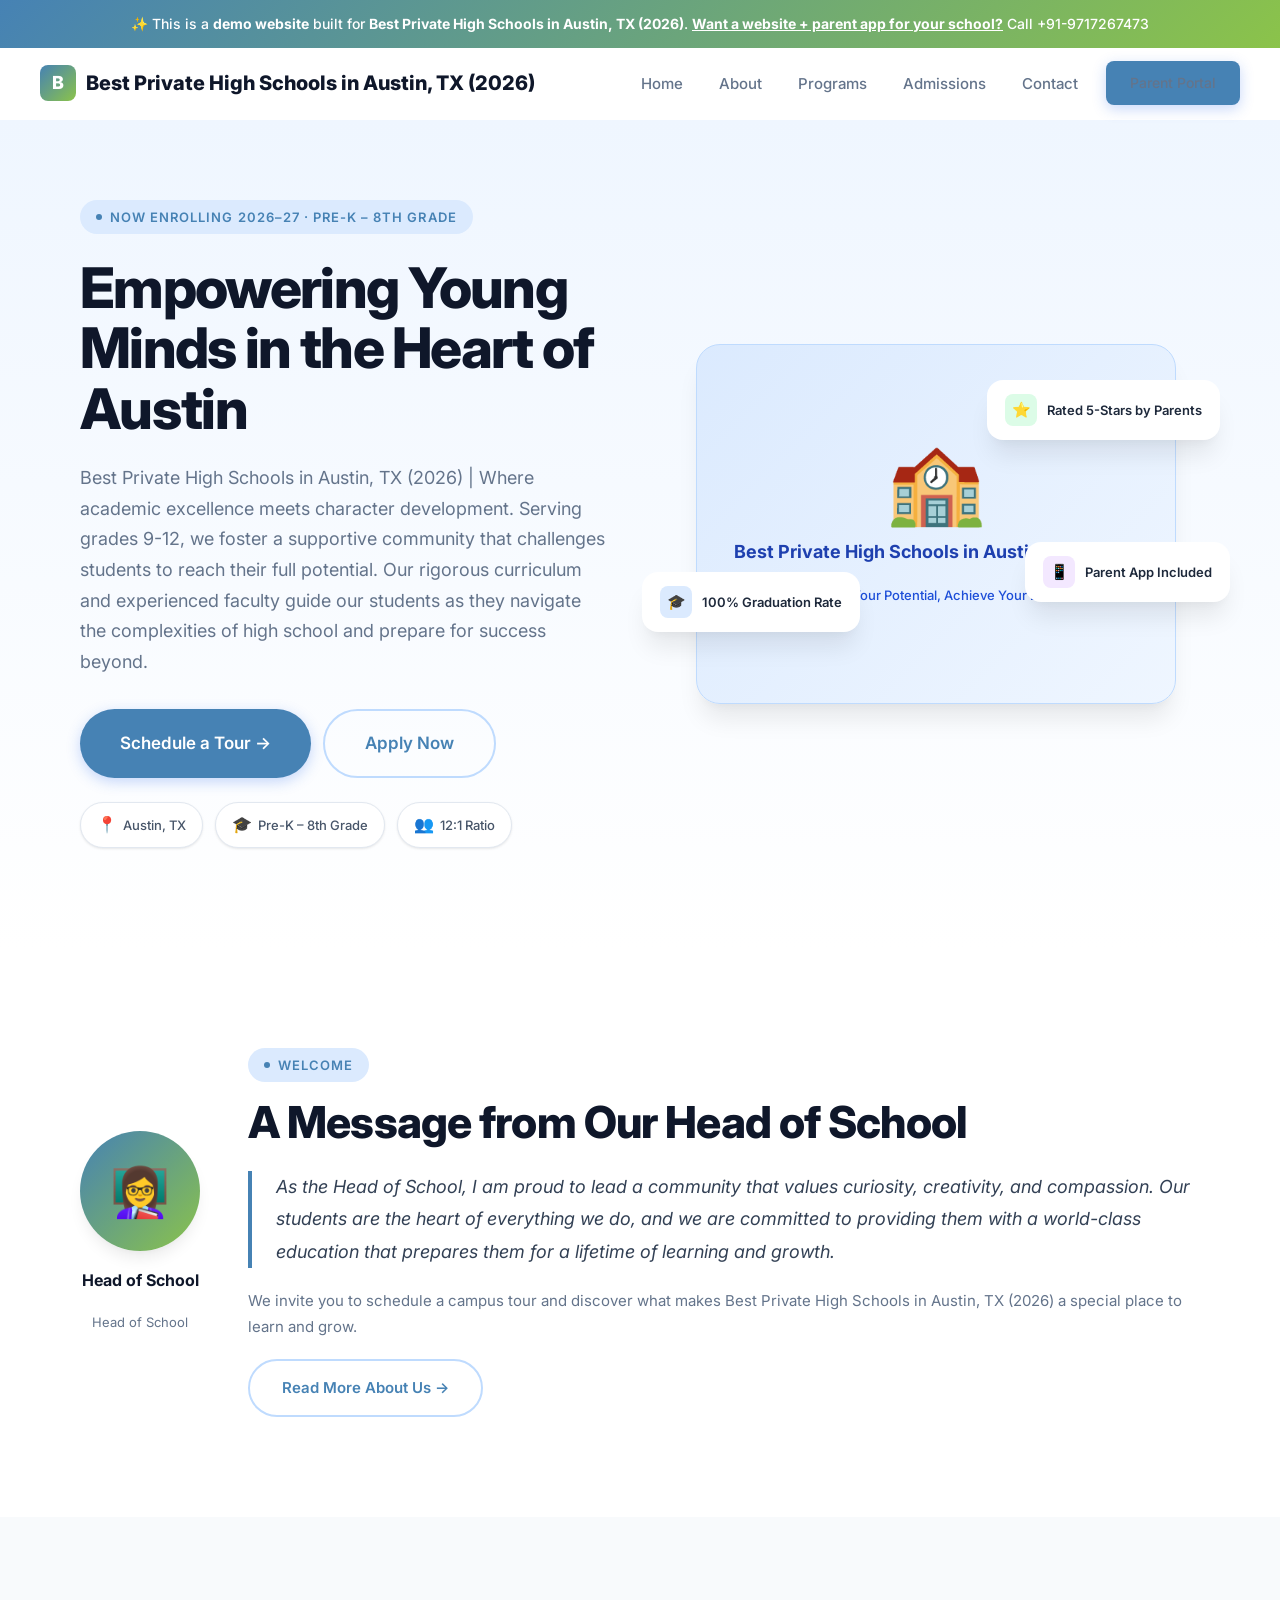
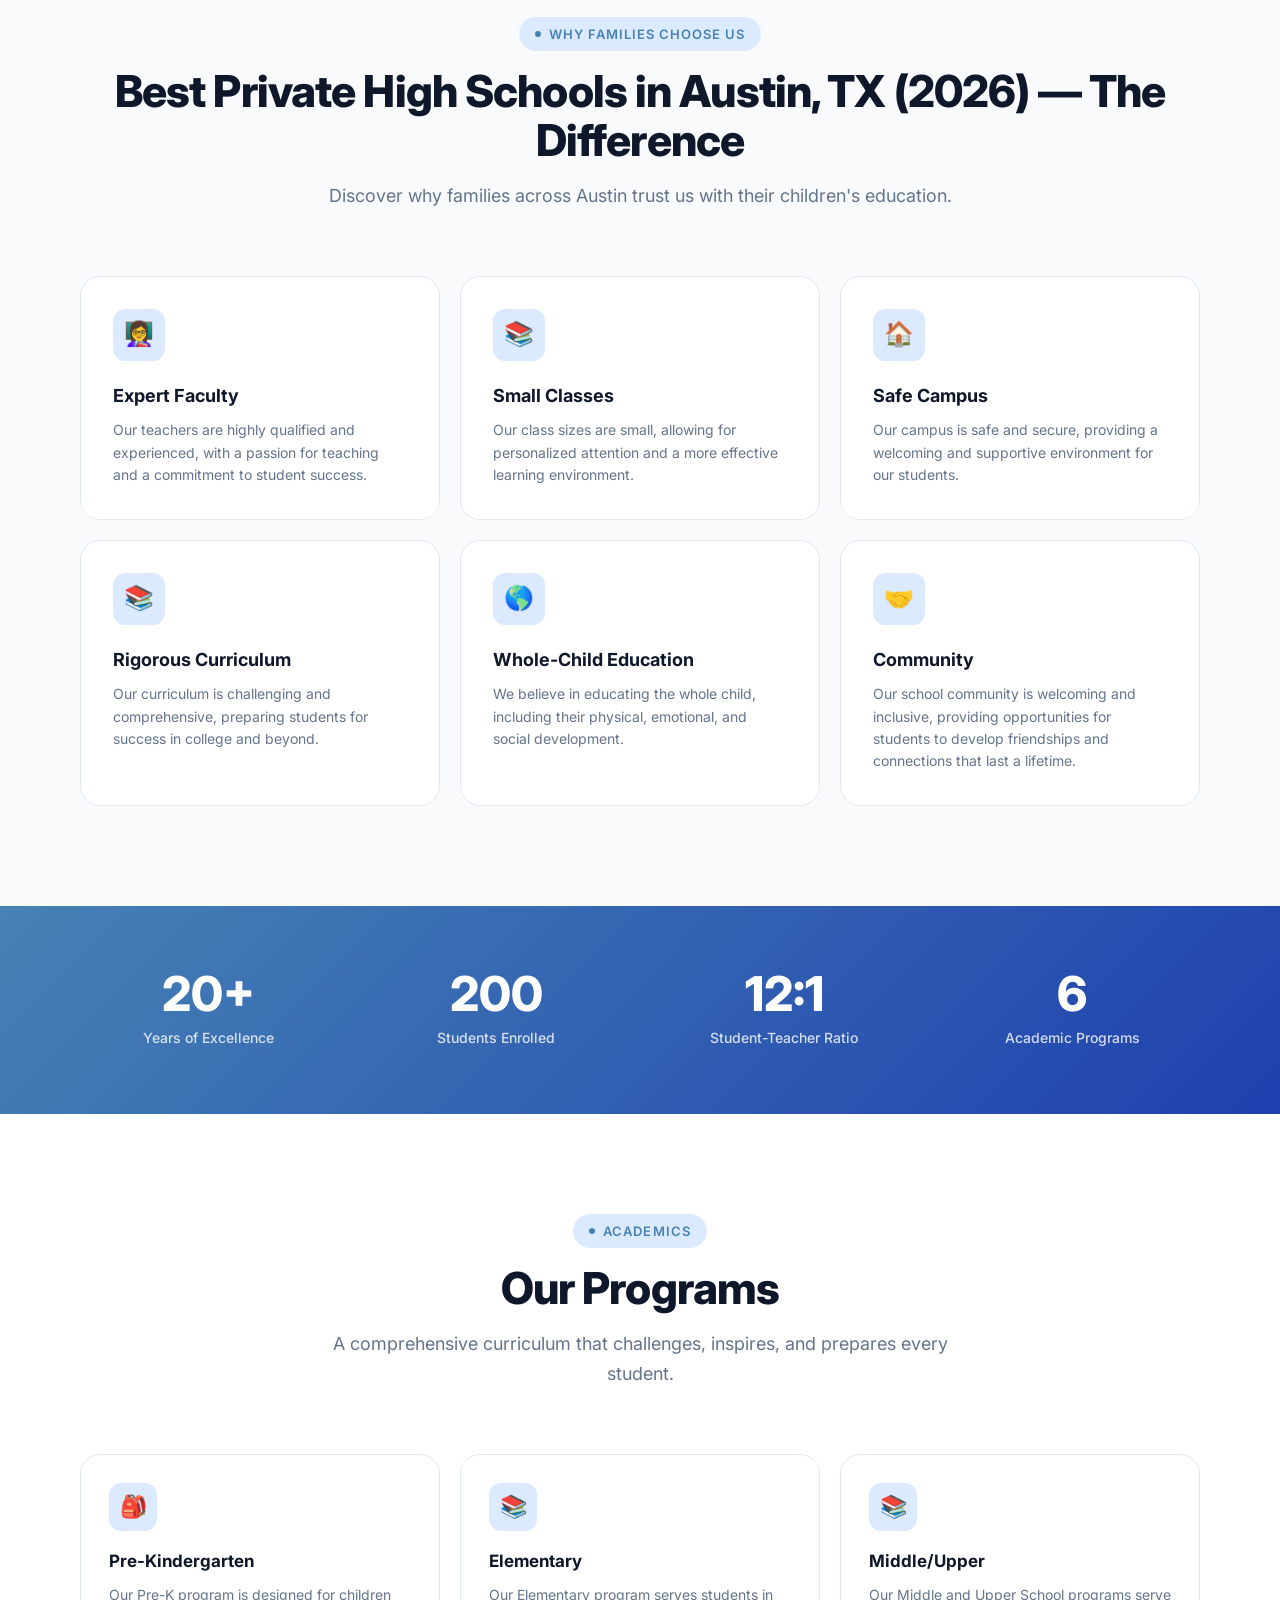
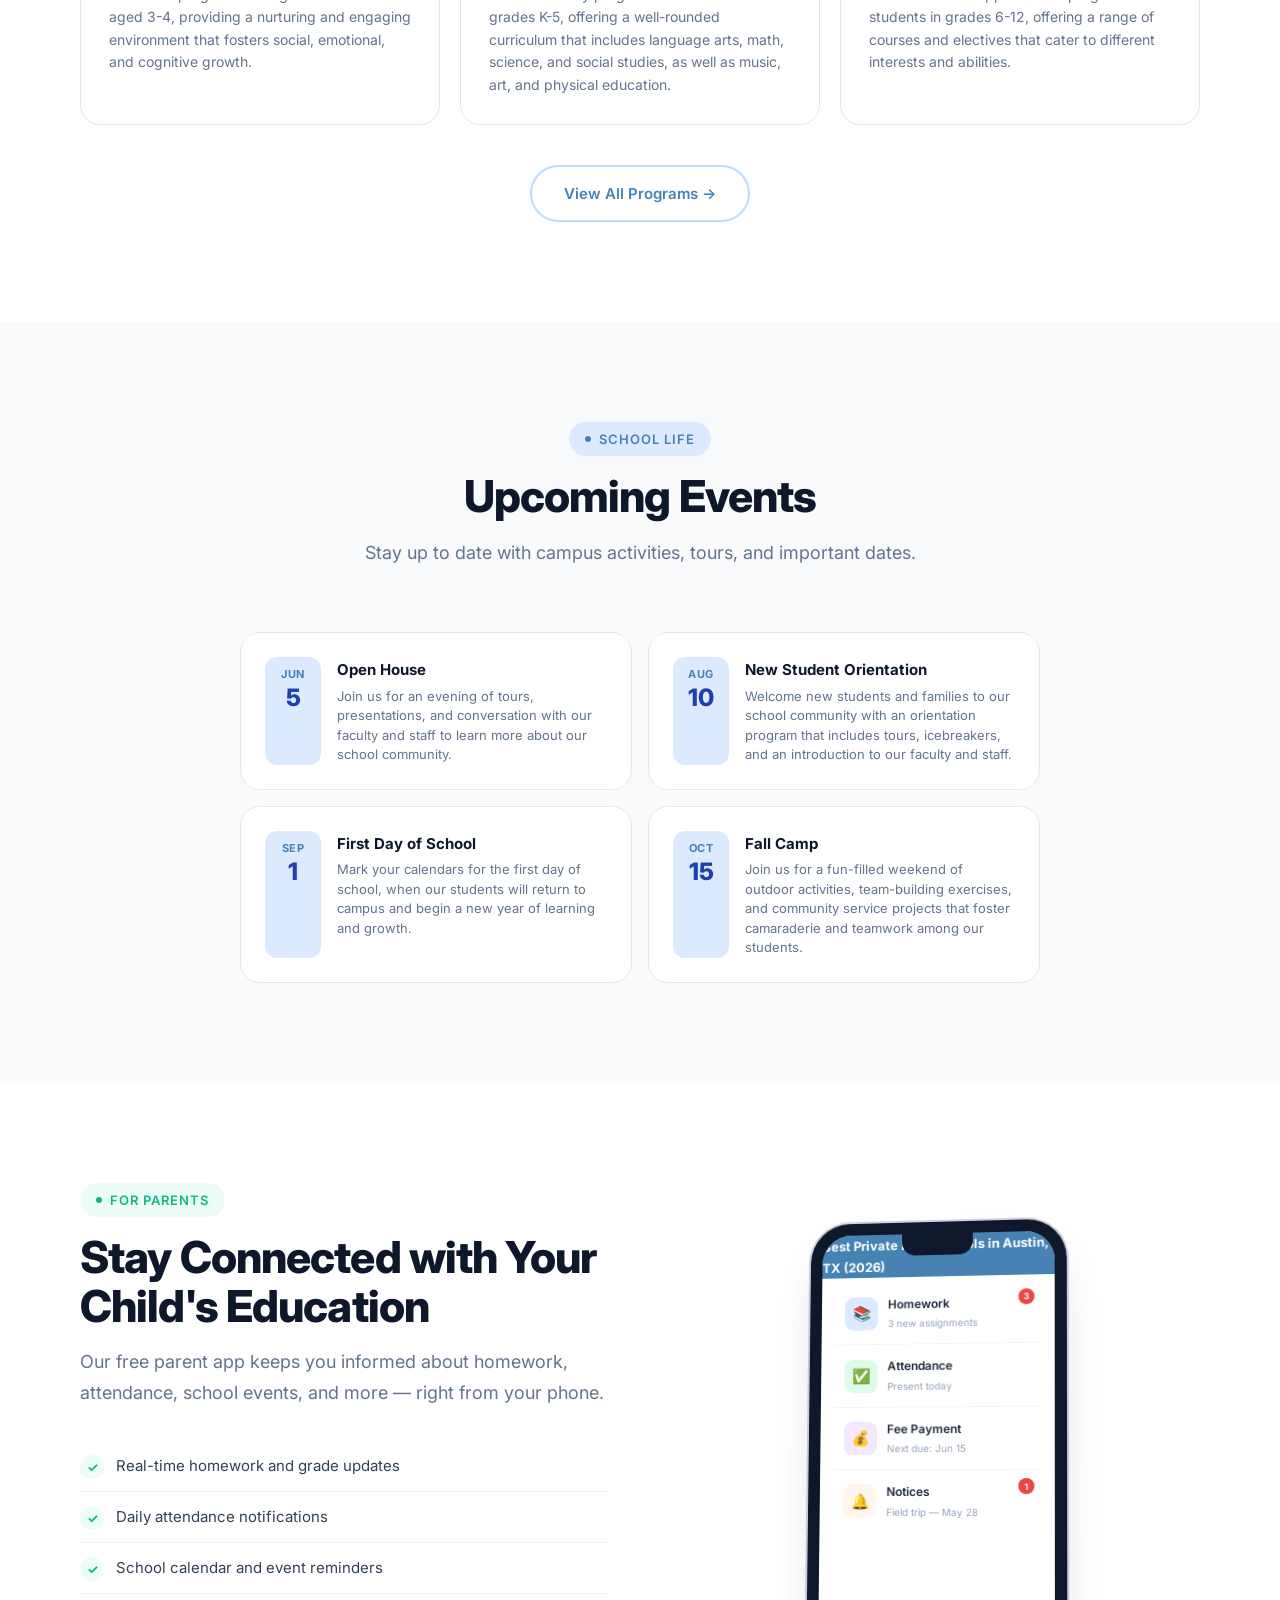
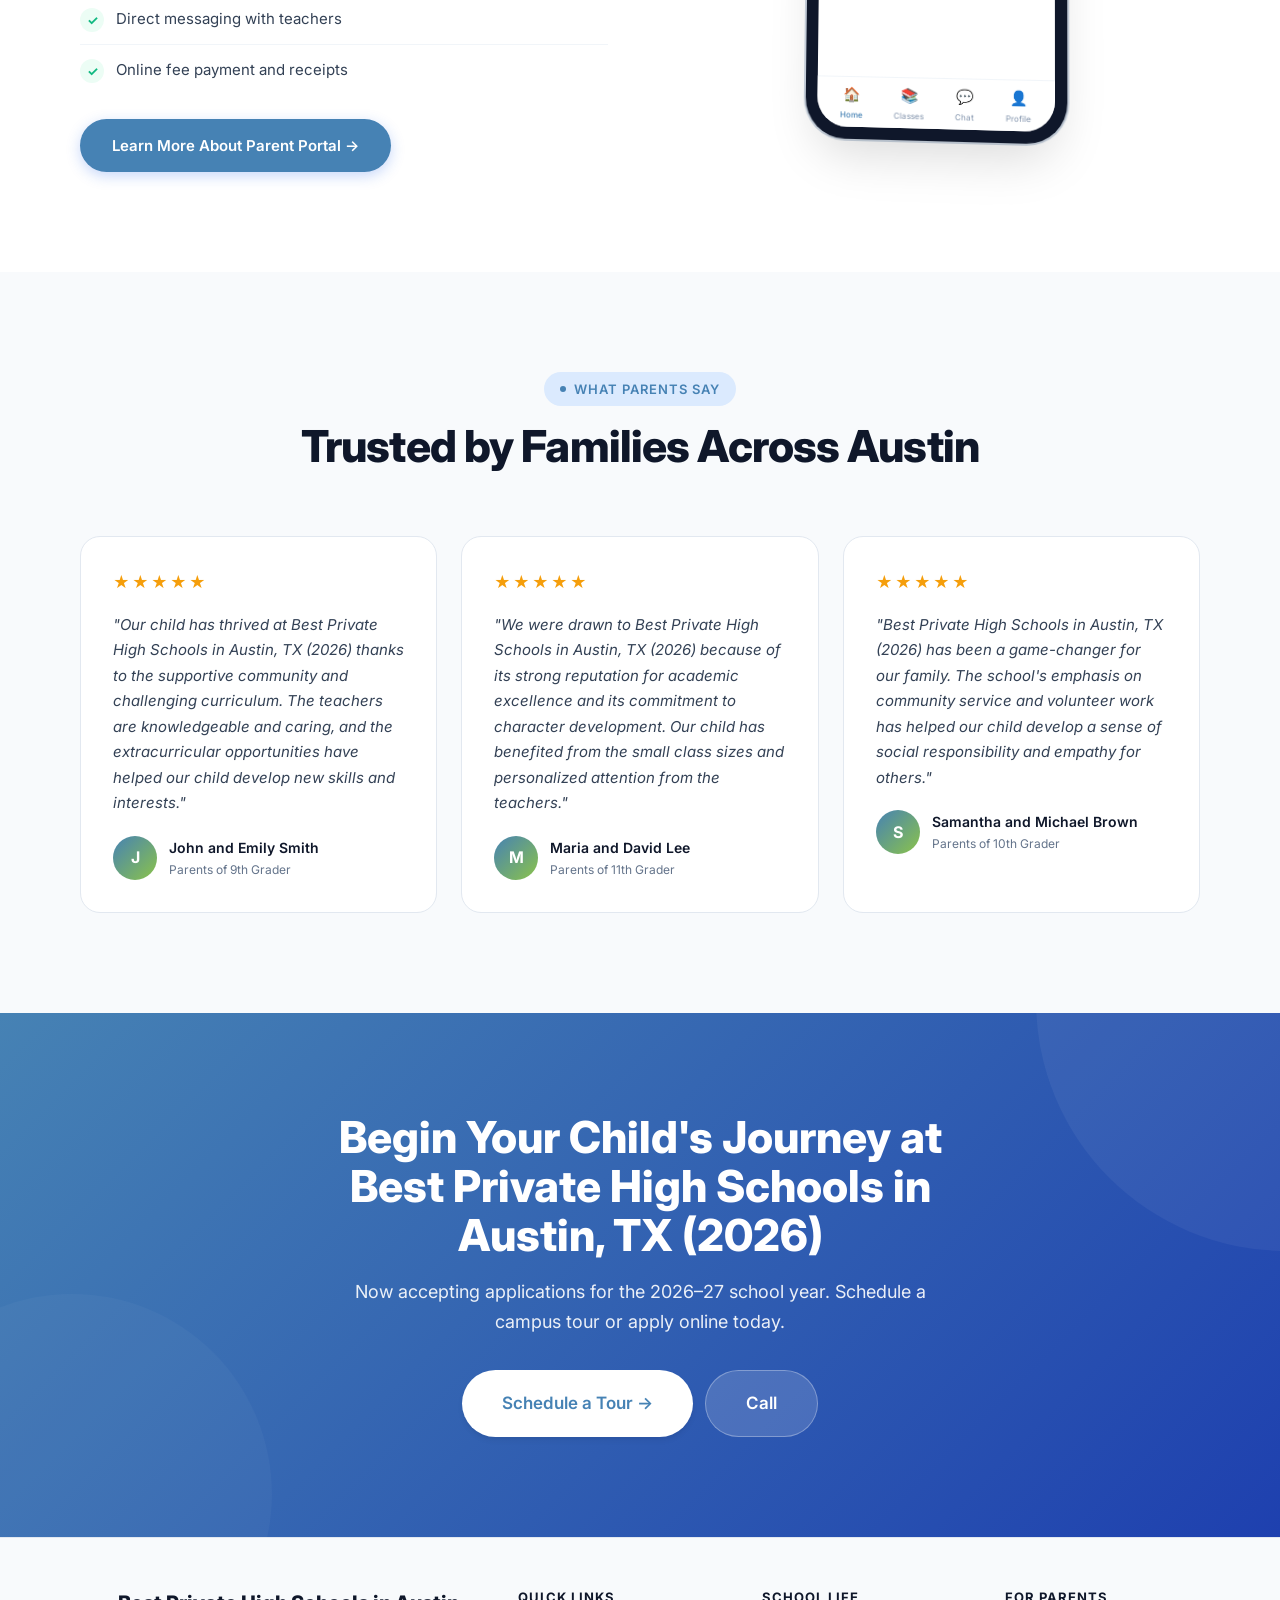
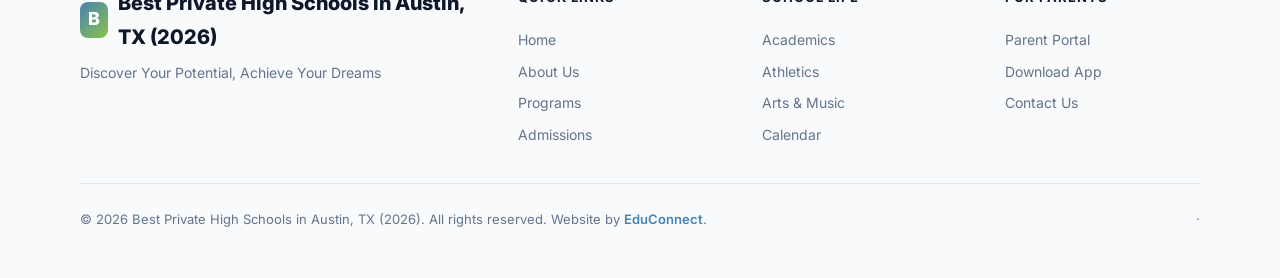
==== index.html @ b3dc511a "Initial demo site for Best Private High Schools in Austin, TX (2026)" ====
<!DOCTYPE html><html lang="en"><head>
  <meta charset="UTF-8"><meta name="viewport" content="width=device-width,initial-scale=1.0">
  <title>Home — Best Private High Schools in Austin, TX (2026)</title>
  <meta name="description" content="Home — Best Private High Schools in Austin, TX (2026), a premier school in Austin, TX serving Pre-K – 8th Grade.">
  <meta property="og:title" content="Home — Best Private High Schools in Austin, TX (2026)"><meta property="og:type" content="website">
  <link rel="preconnect" href="https://fonts.googleapis.com"><link rel="preconnect" href="https://fonts.gstatic.com" crossorigin>
  <link href="https://fonts.googleapis.com/css2?family=Inter:wght@400;500;600;700;800&display=swap" rel="stylesheet">
  <link rel="stylesheet" href="/styles.css"><script src="/main.js" defer></script>
</head><body><div class="demo-banner">
  ✨ This is a <strong>demo website</strong> built for <strong>Best Private High Schools in Austin, TX (2026)</strong>.
  <a href="mailto:bhupender@myfirststepschool.com">Want a website + parent app for your school?</a> Call +91-9717267473
</div>
<nav class="navbar">
  <a href="/" class="logo"><span class="logo-icon">B</span>Best Private High Schools in Austin, TX (2026)</a>
  <div class="nav-links">
    <a href="/">Home</a>
    <a href="/about.html">About</a>
    <a href="/programs.html">Programs</a>
    <a href="/admissions.html">Admissions</a>
    <a href="/contact.html">Contact</a>
    <a href="/parents.html" class="btn btn-primary" style="padding:10px 24px;font-size:14px">Parent Portal</a>
  </div>
  <button class="hamburger" aria-label="Toggle menu"><span></span><span></span><span></span></button>
</nav><main>
<section class="hero"><div class="container"><div class="hero-inner">
  <div class="hero-content">
    <div class="badge animate-on-scroll mb-6">Now Enrolling 2026–27 · Pre-K – 8th Grade</div>
    <h1 class="heading-xl animate-on-scroll mb-6">Empowering Young Minds in the Heart of Austin</h1>
    <p class="text-lg text-muted animate-on-scroll mb-8">Best Private High Schools in Austin, TX (2026) | Where academic excellence meets character development. Serving grades 9-12, we foster a supportive community that challenges students to reach their full potential. Our rigorous curriculum and experienced faculty guide our students as they navigate the complexities of high school and prepare for success beyond.</p>
    <div class="hero-actions animate-on-scroll">
      <a href="/admissions.html" class="btn btn-primary btn-lg">Schedule a Tour →</a>
      <a href="/admissions.html" class="btn btn-outline btn-lg">Apply Now</a>
    </div>
    <div class="hero-info-cards animate-on-scroll" style="margin-top:24px">
      <div class="info-chip"><span class="ic-icon">📍</span> Austin, TX</div>
      <div class="info-chip"><span class="ic-icon">🎓</span> Pre-K – 8th Grade</div>
      <div class="info-chip"><span class="ic-icon">👥</span> 12:1 Ratio</div>
    </div>
  </div>
  <div class="hero-visual animate-on-scroll">
    <div class="school-illustration"><div class="school-illustration-inner">
      <div class="school-building">🏫</div><h3>Best Private High Schools in Austin, TX (2026)</h3><p>Discover Your Potential, Achieve Your Dreams</p>
    </div></div>
    <div class="float-card card-1"><div class="fc-icon green">⭐</div>Rated 5-Stars by Parents</div>
    <div class="float-card card-2"><div class="fc-icon blue">🎓</div>100% Graduation Rate</div>
    <div class="float-card card-3"><div class="fc-icon purple">📱</div>Parent App Included</div>
  </div>
</div></div></section>

<section class="welcome-section section-padding"><div class="container"><div class="welcome-grid">
  <div class="principal-card animate-on-scroll">
    <div class="principal-avatar">👩‍🏫</div>
    <div class="principal-name">Head of School</div><div class="principal-title">Head of School</div>
  </div>
  <div class="welcome-text animate-on-scroll">
    <div class="badge mb-4">Welcome</div>
    <h2 class="heading-lg mb-6">A Message from Our Head of School</h2>
    <blockquote>As the Head of School, I am proud to lead a community that values curiosity, creativity, and compassion. Our students are the heart of everything we do, and we are committed to providing them with a world-class education that prepares them for a lifetime of learning and growth.</blockquote>
    <p>We invite you to schedule a campus tour and discover what makes Best Private High Schools in Austin, TX (2026) a special place to learn and grow.</p>
    <a href="/about.html" class="btn btn-outline" style="margin-top:20px">Read More About Us →</a>
  </div>
</div></div></section>

<section class="features-section section-padding"><div class="container">
  <div class="text-center mb-16">
    <div class="badge animate-on-scroll mb-4">Why Families Choose Us</div>
    <h2 class="heading-lg animate-on-scroll mb-4">Best Private High Schools in Austin, TX (2026) — The Difference</h2>
    <p class="text-lg text-muted max-w-lg mx-auto animate-on-scroll">Discover why families across Austin trust us with their children's education.</p>
  </div>
  <div class="features-grid">
      <div class="feature-card animate-on-scroll stagger-1">
        <div class="feature-icon">👩‍🏫</div><h3>Expert Faculty</h3><p>Our teachers are highly qualified and experienced, with a passion for teaching and a commitment to student success.</p>
      </div>
      <div class="feature-card animate-on-scroll stagger-2">
        <div class="feature-icon">📚</div><h3>Small Classes</h3><p>Our class sizes are small, allowing for personalized attention and a more effective learning environment.</p>
      </div>
      <div class="feature-card animate-on-scroll stagger-3">
        <div class="feature-icon">🏠</div><h3>Safe Campus</h3><p>Our campus is safe and secure, providing a welcoming and supportive environment for our students.</p>
      </div>
      <div class="feature-card animate-on-scroll stagger-4">
        <div class="feature-icon">📚</div><h3>Rigorous Curriculum</h3><p>Our curriculum is challenging and comprehensive, preparing students for success in college and beyond.</p>
      </div>
      <div class="feature-card animate-on-scroll stagger-5">
        <div class="feature-icon">🌎</div><h3>Whole-Child Education</h3><p>We believe in educating the whole child, including their physical, emotional, and social development.</p>
      </div>
      <div class="feature-card animate-on-scroll stagger-6">
        <div class="feature-icon">🤝</div><h3>Community</h3><p>Our school community is welcoming and inclusive, providing opportunities for students to develop friendships and connections that last a lifetime.</p>
      </div></div>
</div></section>

<section class="stats-section"><div class="container"><div class="stats-grid">
  <div class="animate-on-scroll stagger-1"><div class="stat-value" data-count="20" data-suffix="+">0+</div><div class="stat-label">Years of Excellence</div></div>
  <div class="animate-on-scroll stagger-2"><div class="stat-value" data-count="200">0</div><div class="stat-label">Students Enrolled</div></div>
  <div class="animate-on-scroll stagger-3"><div class="stat-value">12:1</div><div class="stat-label">Student-Teacher Ratio</div></div>
  <div class="animate-on-scroll stagger-4"><div class="stat-value" data-count="6">0</div><div class="stat-label">Academic Programs</div></div>
</div></div></section>

<section class="programs-section section-padding"><div class="container">
  <div class="text-center mb-16">
    <div class="badge animate-on-scroll mb-4">Academics</div>
    <h2 class="heading-lg animate-on-scroll mb-4">Our Programs</h2>
    <p class="text-lg text-muted max-w-lg mx-auto animate-on-scroll">A comprehensive curriculum that challenges, inspires, and prepares every student.</p>
  </div>
  <div class="programs-grid">
      <div class="program-card animate-on-scroll stagger-1">
        <div class="program-icon">🎒</div><h3>Pre-Kindergarten</h3><p>Our Pre-K program is designed for children aged 3-4, providing a nurturing and engaging environment that fosters social, emotional, and cognitive growth.</p>
      </div>
      <div class="program-card animate-on-scroll stagger-2">
        <div class="program-icon">📚</div><h3>Elementary</h3><p>Our Elementary program serves students in grades K-5, offering a well-rounded curriculum that includes language arts, math, science, and social studies, as well as music, art, and physical education.</p>
      </div>
      <div class="program-card animate-on-scroll stagger-3">
        <div class="program-icon">📚</div><h3>Middle/Upper</h3><p>Our Middle and Upper School programs serve students in grades 6-12, offering a range of courses and electives that cater to different interests and abilities.</p>
      </div></div>
  <div class="text-center animate-on-scroll" style="margin-top:40px"><a href="/programs.html" class="btn btn-outline">View All Programs →</a></div>
</div></section>

<section class="events-section section-padding"><div class="container">
  <div class="text-center mb-16">
    <div class="badge animate-on-scroll mb-4">School Life</div>
    <h2 class="heading-lg animate-on-scroll mb-4">Upcoming Events</h2>
    <p class="text-lg text-muted max-w-lg mx-auto animate-on-scroll">Stay up to date with campus activities, tours, and important dates.</p>
  </div>
  <div class="events-grid"><div class="event-card animate-on-scroll stagger-1">
        <div class="event-date"><div class="month">Jun</div><div class="day">5</div></div>
        <div class="event-info"><h4>Open House</h4><p>Join us for an evening of tours, presentations, and conversation with our faculty and staff to learn more about our school community.</p></div>
      </div><div class="event-card animate-on-scroll stagger-2">
        <div class="event-date"><div class="month">Aug</div><div class="day">10</div></div>
        <div class="event-info"><h4>New Student Orientation</h4><p>Welcome new students and families to our school community with an orientation program that includes tours, icebreakers, and an introduction to our faculty and staff.</p></div>
      </div><div class="event-card animate-on-scroll stagger-3">
        <div class="event-date"><div class="month">Sep</div><div class="day">1</div></div>
        <div class="event-info"><h4>First Day of School</h4><p>Mark your calendars for the first day of school, when our students will return to campus and begin a new year of learning and growth.</p></div>
      </div><div class="event-card animate-on-scroll stagger-4">
        <div class="event-date"><div class="month">Oct</div><div class="day">15</div></div>
        <div class="event-info"><h4>Fall Camp</h4><p>Join us for a fun-filled weekend of outdoor activities, team-building exercises, and community service projects that foster camaraderie and teamwork among our students.</p></div>
      </div></div>
</div></section>

<section class="portal-section section-padding"><div class="container"><div class="portal-grid">
  <div>
    <div class="badge accent animate-on-scroll mb-4">For Parents</div>
    <h2 class="heading-lg animate-on-scroll mb-4">Stay Connected with Your Child's Education</h2>
    <p class="text-lg text-muted animate-on-scroll mb-8">Our free parent app keeps you informed about homework, attendance, school events, and more — right from your phone.</p>
    <ul class="portal-features animate-on-scroll">
      <li><span class="pf-icon">✓</span>Real-time homework and grade updates</li>
      <li><span class="pf-icon">✓</span>Daily attendance notifications</li>
      <li><span class="pf-icon">✓</span>School calendar and event reminders</li>
      <li><span class="pf-icon">✓</span>Direct messaging with teachers</li>
      <li><span class="pf-icon">✓</span>Online fee payment and receipts</li>
    </ul>
    <a href="/parents.html" class="btn btn-primary animate-on-scroll" style="margin-top:24px">Learn More About Parent Portal →</a>
  </div>
  <div class="animate-on-scroll" style="display:flex;justify-content:center">
    <div class="phone-mockup"><div class="phone-screen">
      <div class="phone-status-bar">Best Private High Schools in Austin, TX (2026)</div>
      <div class="phone-screen-content">
        <div class="phone-nav-item"><div class="phone-nav-icon blue">📚</div><div><div class="phone-nav-label">Homework</div><div class="phone-nav-sub">3 new assignments</div></div><div class="phone-badge">3</div></div>
        <div class="phone-nav-item"><div class="phone-nav-icon green">✅</div><div><div class="phone-nav-label">Attendance</div><div class="phone-nav-sub">Present today</div></div></div>
        <div class="phone-nav-item"><div class="phone-nav-icon purple">💰</div><div><div class="phone-nav-label">Fee Payment</div><div class="phone-nav-sub">Next due: Jun 15</div></div></div>
        <div class="phone-nav-item"><div class="phone-nav-icon orange">🔔</div><div><div class="phone-nav-label">Notices</div><div class="phone-nav-sub">Field trip — May 28</div></div><div class="phone-badge">1</div></div>
      </div>
      <div class="phone-bottom-bar">
        <div class="phone-tab active"><div style="font-size:14px">🏠</div>Home</div>
        <div class="phone-tab"><div style="font-size:14px">📚</div>Classes</div>
        <div class="phone-tab"><div style="font-size:14px">💬</div>Chat</div>
        <div class="phone-tab"><div style="font-size:14px">👤</div>Profile</div>
      </div>
    </div></div>
  </div>
</div></div></section>

<section class="testimonials-section section-padding"><div class="container">
  <div class="text-center mb-16">
    <div class="badge animate-on-scroll mb-4">What Parents Say</div>
    <h2 class="heading-lg animate-on-scroll mb-4">Trusted by Families Across Austin</h2>
  </div>
  <div class="testimonials-grid">
      <div class="testimonial-card animate-on-scroll stagger-1">
        <div class="stars"><span class="star">★</span><span class="star">★</span><span class="star">★</span><span class="star">★</span><span class="star">★</span></div>
        <p class="testimonial-text">"Our child has thrived at Best Private High Schools in Austin, TX (2026) thanks to the supportive community and challenging curriculum. The teachers are knowledgeable and caring, and the extracurricular opportunities have helped our child develop new skills and interests."</p>
        <div class="testimonial-author"><div class="author-avatar">J</div>
        <div class="author-info"><div class="author-name">John and Emily Smith</div><div class="author-role">Parents of 9th Grader</div></div></div>
      </div>
      <div class="testimonial-card animate-on-scroll stagger-2">
        <div class="stars"><span class="star">★</span><span class="star">★</span><span class="star">★</span><span class="star">★</span><span class="star">★</span></div>
        <p class="testimonial-text">"We were drawn to Best Private High Schools in Austin, TX (2026) because of its strong reputation for academic excellence and its commitment to character development. Our child has benefited from the small class sizes and personalized attention from the teachers."</p>
        <div class="testimonial-author"><div class="author-avatar">M</div>
        <div class="author-info"><div class="author-name">Maria and David Lee</div><div class="author-role">Parents of 11th Grader</div></div></div>
      </div>
      <div class="testimonial-card animate-on-scroll stagger-3">
        <div class="stars"><span class="star">★</span><span class="star">★</span><span class="star">★</span><span class="star">★</span><span class="star">★</span></div>
        <p class="testimonial-text">"Best Private High Schools in Austin, TX (2026) has been a game-changer for our family. The school's emphasis on community service and volunteer work has helped our child develop a sense of social responsibility and empathy for others."</p>
        <div class="testimonial-author"><div class="author-avatar">S</div>
        <div class="author-info"><div class="author-name">Samantha and Michael Brown</div><div class="author-role">Parents of 10th Grader</div></div></div>
      </div></div>
</div></section>

<section class="cta-section"><div class="container"><div class="cta-content animate-on-scroll">
  <h2>Begin Your Child's Journey at Best Private High Schools in Austin, TX (2026)</h2>
  <p>Now accepting applications for the 2026–27 school year. Schedule a campus tour or apply online today.</p>
  <div class="cta-actions">
    <a href="/admissions.html" class="btn btn-white btn-lg">Schedule a Tour →</a>
    <a href="tel:" class="btn btn-lg" style="background:rgba(255,255,255,.15);color:white;border:1px solid rgba(255,255,255,.3)">Call </a>
  </div>
</div></div></section>
</main><footer class="footer">
  <div class="container">
    <div class="footer-grid">
      <div class="footer-brand">
        <div class="logo" style="margin-bottom:8px"><span class="logo-icon">B</span>Best Private High Schools in Austin, TX (2026)</div>
        <p>Discover Your Potential, Achieve Your Dreams</p>
        <p style="margin-top:12px;font-size:13px"></p>
      </div>
      <div class="footer-col"><h4>Quick Links</h4><a href="/">Home</a><a href="/about.html">About Us</a><a href="/programs.html">Programs</a><a href="/admissions.html">Admissions</a></div>
      <div class="footer-col"><h4>School Life</h4><a href="/programs.html">Academics</a><a href="/programs.html">Athletics</a><a href="/programs.html">Arts &amp; Music</a><a href="/contact.html">Calendar</a></div>
      <div class="footer-col"><h4>For Parents</h4><a href="/parents.html">Parent Portal</a><a href="/parents.html">Download App</a><a href="/contact.html">Contact Us</a><a href="tel:"></a></div>
    </div>
    <div class="footer-bottom">
      <p>&copy; 2026 Best Private High Schools in Austin, TX (2026). All rights reserved. Website by <a href="mailto:bhupender@myfirststepschool.com">EduConnect</a>.</p>
      <p> &middot; <a href="mailto:"></a></p>
    </div>
  </div>
</footer></body></html>
---- styles.css ----
/* ===== DESIGN SYSTEM — LIGHT PROFESSIONAL ===== */
:root{
  --primary:#4682B4;--primary-50:#eff6ff;--primary-100:#dbeafe;--primary-200:#bfdbfe;
  --primary-500:#4682B4;--primary-600:#1d4ed8;--primary-700:#1e40af;
  --secondary:#8BC34A;--accent:#10b981;--accent-50:#ecfdf5;
  --white:#fff;--gray-50:#f8fafc;--gray-100:#f1f5f9;--gray-200:#e2e8f0;--gray-300:#cbd5e1;
  --gray-400:#94a3b8;--gray-500:#64748b;--gray-600:#475569;--gray-700:#334155;
  --gray-800:#1e293b;--gray-900:#0f172a;
  --bg:var(--white);--bg-alt:var(--gray-50);--text:var(--gray-700);
  --text-heading:var(--gray-900);--text-muted:var(--gray-500);--border:var(--gray-200);
  --shadow-sm:0 1px 3px rgba(0,0,0,.06),0 1px 2px rgba(0,0,0,.04);
  --shadow-md:0 4px 6px -1px rgba(0,0,0,.07),0 2px 4px -2px rgba(0,0,0,.05);
  --shadow-lg:0 10px 15px -3px rgba(0,0,0,.08),0 4px 6px -4px rgba(0,0,0,.04);
  --shadow-xl:0 20px 25px -5px rgba(0,0,0,.08),0 8px 10px -6px rgba(0,0,0,.04);
  --shadow-2xl:0 25px 50px -12px rgba(0,0,0,.15);
  --shadow-primary:0 4px 14px rgba(37,99,235,.25);
  --radius-sm:8px;--radius-md:12px;--radius-lg:16px;--radius-xl:20px;--radius-2xl:24px;--radius-full:9999px;
  --font:'Inter',-apple-system,BlinkMacSystemFont,'Segoe UI',sans-serif;
}
*,*::before,*::after{margin:0;padding:0;box-sizing:border-box}
html{scroll-behavior:smooth;-webkit-font-smoothing:antialiased}
body{font-family:var(--font);background:var(--bg);color:var(--text);line-height:1.7;overflow-x:hidden;font-size:16px}
a{color:inherit;text-decoration:none}img{max-width:100%;display:block}button{font-family:inherit;cursor:pointer}
.container{max-width:1200px;margin:0 auto;padding:0 24px}
@media(min-width:768px){.container{padding:0 40px}}
.section-padding{padding:80px 0}
@media(min-width:768px){.section-padding{padding:100px 0}}
.badge{display:inline-flex;align-items:center;gap:8px;padding:6px 16px;font-size:13px;font-weight:600;text-transform:uppercase;letter-spacing:.08em;border-radius:var(--radius-full);background:var(--primary-100);color:var(--primary)}
.badge::before{content:'';width:6px;height:6px;border-radius:50%;background:var(--primary);animation:pulse 2s infinite}
.badge.accent{background:var(--accent-50);color:var(--accent)}.badge.accent::before{background:var(--accent)}
.heading-xl{font-size:clamp(32px,5vw,56px);font-weight:800;line-height:1.08;letter-spacing:-.03em;color:var(--text-heading)}
.heading-lg{font-size:clamp(28px,4vw,44px);font-weight:800;line-height:1.12;letter-spacing:-.02em;color:var(--text-heading)}
.heading-md{font-size:clamp(22px,3vw,32px);font-weight:700;line-height:1.2;color:var(--text-heading)}
.heading-sm{font-size:20px;font-weight:700;line-height:1.3;color:var(--text-heading)}
.text-lg{font-size:18px;line-height:1.7;color:var(--text)}
.text-base{font-size:16px;line-height:1.7;color:var(--text)}
.text-sm{font-size:14px;line-height:1.6;color:var(--text-muted)}
.text-center{text-align:center}.text-muted{color:var(--text-muted)}
.gradient-text{background:linear-gradient(135deg,var(--primary),var(--secondary));-webkit-background-clip:text;-webkit-text-fill-color:transparent;background-clip:text}
.max-w-lg{max-width:640px}.mx-auto{margin-left:auto;margin-right:auto}
.mb-4{margin-bottom:16px}.mb-6{margin-bottom:24px}.mb-8{margin-bottom:32px}
.mb-12{margin-bottom:48px}.mb-16{margin-bottom:64px}
.btn{display:inline-flex;align-items:center;justify-content:center;gap:8px;padding:14px 32px;font-size:15px;font-weight:600;border-radius:var(--radius-full);border:none;cursor:pointer;transition:all .25s cubic-bezier(.4,0,.2,1);text-decoration:none;white-space:nowrap}
.btn-primary{background:var(--primary);color:var(--white);box-shadow:var(--shadow-primary)}
.btn-primary:hover{background:var(--primary-600);transform:translateY(-2px);box-shadow:0 8px 24px rgba(37,99,235,.3)}
.btn-lg{padding:18px 40px;font-size:17px}
.btn-outline{background:transparent;color:var(--primary);border:2px solid var(--primary-200)}
.btn-outline:hover{background:var(--primary-50);border-color:var(--primary);transform:translateY(-2px)}
.btn-white{background:var(--white);color:var(--primary);box-shadow:var(--shadow-md)}
.btn-white:hover{transform:translateY(-2px);box-shadow:var(--shadow-lg)}
.demo-banner{background:linear-gradient(135deg,var(--primary),var(--secondary));color:var(--white);text-align:center;padding:12px 24px;font-size:14px;font-weight:500;position:relative;z-index:200}
.demo-banner strong{font-weight:700}.demo-banner a{color:var(--white);text-decoration:underline;font-weight:700}
.navbar{position:sticky;top:0;z-index:100;display:flex;justify-content:space-between;align-items:center;padding:0 24px;height:72px;background:rgba(255,255,255,.92);backdrop-filter:blur(20px) saturate(180%);border-bottom:1px solid transparent;transition:all .3s ease}
@media(min-width:768px){.navbar{padding:0 40px}}
.navbar.scrolled{border-bottom-color:var(--border);box-shadow:var(--shadow-sm)}
.logo{display:flex;align-items:center;gap:10px;font-size:18px;font-weight:800;color:var(--text-heading)}
@media(min-width:768px){.logo{font-size:20px}}
.logo-icon{width:36px;height:36px;border-radius:var(--radius-sm);background:linear-gradient(135deg,var(--primary),var(--secondary));display:flex;align-items:center;justify-content:center;color:white;font-size:18px;font-weight:800}
.nav-links{display:flex;gap:4px;align-items:center}
.nav-links a{padding:8px 16px;font-size:15px;font-weight:500;color:var(--text-muted);border-radius:var(--radius-sm);transition:all .2s ease}
.nav-links a:hover{color:var(--text-heading);background:var(--gray-50)}
.nav-links .btn{margin-left:8px}
.hamburger{display:none;background:none;border:none;padding:8px;min-height:44px;min-width:44px;flex-direction:column;justify-content:center;align-items:center}
.hamburger span{display:block;width:22px;height:2px;background:var(--gray-700);margin:3px 0;transition:all .3s ease;border-radius:2px}
.hamburger.active span:nth-child(1){transform:rotate(45deg) translate(4px,4px)}
.hamburger.active span:nth-child(2){opacity:0}
.hamburger.active span:nth-child(3){transform:rotate(-45deg) translate(4px,-4px)}
@media(max-width:768px){.hamburger{display:flex}.nav-links{display:none;position:fixed;top:72px;left:0;right:0;bottom:0;background:var(--white);flex-direction:column;align-items:center;justify-content:center;gap:16px;z-index:200}.nav-links.open{display:flex}.nav-links a{font-size:18px;padding:12px 24px}}
.hero{position:relative;overflow:hidden;background:linear-gradient(180deg,var(--primary-50) 0%,var(--white) 100%)}
.hero-inner{display:grid;grid-template-columns:1fr;gap:48px;align-items:center;padding:60px 0 80px}
@media(min-width:1024px){.hero-inner{grid-template-columns:1fr 1fr;gap:64px;padding:80px 0 100px}}
.hero-content{max-width:560px}
@media(max-width:1023px){.hero-content{text-align:center;margin:0 auto}}
.hero-actions{display:flex;gap:12px;flex-wrap:wrap}
@media(max-width:1023px){.hero-actions{justify-content:center}}
.hero-visual{display:flex;justify-content:center;align-items:center;position:relative}
.school-illustration{position:relative;width:100%;max-width:480px;aspect-ratio:4/3;border-radius:var(--radius-2xl);overflow:hidden;background:linear-gradient(135deg,var(--primary-100),var(--primary-50));border:1px solid var(--primary-200);box-shadow:var(--shadow-xl)}
.school-illustration-inner{width:100%;height:100%;display:flex;flex-direction:column;align-items:center;justify-content:center;gap:16px;padding:32px}
.school-building{font-size:80px;line-height:1}
.school-illustration h3{font-size:18px;font-weight:700;color:var(--primary-700);text-align:center}
.school-illustration p{font-size:13px;color:var(--primary-600);text-align:center;font-weight:500}
.hero-info-cards{display:flex;gap:12px;flex-wrap:wrap;margin-top:20px}
@media(max-width:1023px){.hero-info-cards{justify-content:center}}
.info-chip{display:flex;align-items:center;gap:6px;padding:8px 16px;background:var(--white);border:1px solid var(--border);border-radius:var(--radius-full);font-size:13px;font-weight:500;color:var(--gray-600);box-shadow:var(--shadow-sm)}
.info-chip .ic-icon{font-size:16px}
.float-card{position:absolute;background:var(--white);border-radius:var(--radius-lg);box-shadow:var(--shadow-xl);padding:14px 18px;display:flex;align-items:center;gap:10px;font-size:13px;font-weight:600;color:var(--gray-800);animation:float-gentle 4s ease-in-out infinite;z-index:5;white-space:nowrap}
.float-card.card-1{top:10%;right:-20px;animation-delay:0s}
.float-card.card-2{bottom:20%;left:-30px;animation-delay:1.5s}
.float-card.card-3{top:55%;right:-30px;animation-delay:3s}
.float-card .fc-icon{width:32px;height:32px;border-radius:8px;display:flex;align-items:center;justify-content:center;font-size:15px}
.float-card .fc-icon.green{background:#dcfce7;color:#16a34a}
.float-card .fc-icon.blue{background:var(--primary-100);color:var(--primary)}
.float-card .fc-icon.purple{background:#f3e8ff;color:#9333ea}
.welcome-section{background:var(--white)}
.welcome-grid{display:grid;grid-template-columns:1fr;gap:40px;align-items:center}
@media(min-width:768px){.welcome-grid{grid-template-columns:auto 1fr;gap:48px}}
.principal-card{display:flex;flex-direction:column;align-items:center;text-align:center;gap:16px}
.principal-avatar{width:120px;height:120px;border-radius:50%;background:linear-gradient(135deg,var(--primary),var(--secondary));display:flex;align-items:center;justify-content:center;font-size:48px;color:white;box-shadow:var(--shadow-lg)}
.principal-name{font-size:16px;font-weight:700;color:var(--text-heading)}
.principal-title{font-size:13px;color:var(--text-muted)}
.welcome-text blockquote{font-size:18px;font-style:italic;color:var(--text);line-height:1.8;border-left:4px solid var(--primary);padding-left:24px;margin-bottom:20px}
.welcome-text p{font-size:15px;color:var(--text-muted);line-height:1.7}
.features-section{background:var(--bg-alt)}
.features-grid{display:grid;grid-template-columns:1fr;gap:20px}
@media(min-width:640px){.features-grid{grid-template-columns:repeat(2,1fr)}}
@media(min-width:1024px){.features-grid{grid-template-columns:repeat(3,1fr)}}
.feature-card{position:relative;padding:32px;border-radius:var(--radius-xl);background:var(--white);border:1px solid var(--border);transition:all .3s ease;overflow:hidden}
.feature-card:hover{transform:translateY(-4px);box-shadow:var(--shadow-lg);border-color:var(--primary-200)}
.feature-icon{width:52px;height:52px;border-radius:var(--radius-md);background:var(--primary-100);display:flex;align-items:center;justify-content:center;margin-bottom:20px;font-size:24px;transition:transform .3s ease}
.feature-card:hover .feature-icon{transform:scale(1.1)}
.feature-card h3{font-size:18px;font-weight:700;color:var(--text-heading);margin-bottom:8px}
.feature-card p{font-size:14px;color:var(--text-muted);line-height:1.6}
.programs-section{background:var(--white)}
.programs-grid{display:grid;grid-template-columns:1fr;gap:20px}
@media(min-width:640px){.programs-grid{grid-template-columns:repeat(2,1fr)}}
@media(min-width:1024px){.programs-grid{grid-template-columns:repeat(3,1fr)}}
.program-card{padding:28px;border-radius:var(--radius-xl);background:var(--white);border:1px solid var(--border);transition:all .3s ease;position:relative;overflow:hidden}
.program-card::before{content:'';position:absolute;top:0;left:0;right:0;height:3px;background:linear-gradient(90deg,var(--primary),var(--secondary));transform:scaleX(0);transform-origin:left;transition:transform .3s ease}
.program-card:hover{transform:translateY(-4px);box-shadow:var(--shadow-lg);border-color:var(--primary-200)}
.program-card:hover::before{transform:scaleX(1)}
.program-icon{width:48px;height:48px;border-radius:var(--radius-md);background:var(--primary-100);display:flex;align-items:center;justify-content:center;margin-bottom:16px;font-size:22px}
.program-card h3{font-size:17px;font-weight:700;color:var(--text-heading);margin-bottom:8px}
.program-card p{font-size:14px;color:var(--text-muted);line-height:1.6}
.stats-section{background:linear-gradient(135deg,var(--primary),var(--primary-700));color:var(--white);padding:64px 0}
.stats-grid{display:grid;grid-template-columns:repeat(2,1fr);gap:32px;text-align:center}
@media(min-width:768px){.stats-grid{grid-template-columns:repeat(4,1fr)}}
.stat-value{font-size:clamp(32px,4vw,48px);font-weight:800;line-height:1}
.stat-label{font-size:14px;opacity:.8;margin-top:8px;font-weight:500}
.events-section{background:var(--bg-alt)}
.events-grid{display:grid;grid-template-columns:1fr;gap:16px;max-width:800px;margin:0 auto}
@media(min-width:640px){.events-grid{grid-template-columns:repeat(2,1fr)}}
.event-card{display:flex;gap:16px;padding:24px;border-radius:var(--radius-xl);background:var(--white);border:1px solid var(--border);transition:all .3s ease}
.event-card:hover{box-shadow:var(--shadow-md);border-color:var(--primary-200)}
.event-date{min-width:56px;text-align:center;padding:8px;border-radius:var(--radius-md);background:var(--primary-100)}
.event-date .month{font-size:11px;font-weight:700;text-transform:uppercase;color:var(--primary);letter-spacing:.05em}
.event-date .day{font-size:24px;font-weight:800;color:var(--primary-700);line-height:1.2}
.event-info h4{font-size:15px;font-weight:700;color:var(--text-heading);margin-bottom:4px}
.event-info p{font-size:13px;color:var(--text-muted);line-height:1.5}
.portal-section{background:var(--white)}
.portal-grid{display:grid;grid-template-columns:1fr;gap:48px;align-items:center}
@media(min-width:1024px){.portal-grid{grid-template-columns:1fr 1fr;gap:64px}}
.phone-mockup{position:relative;width:260px;height:520px;background:var(--gray-900);border-radius:40px;padding:12px;box-shadow:var(--shadow-2xl),0 0 0 2px var(--gray-300);margin:0 auto;transform:perspective(1000px) rotateY(-6deg) rotateX(3deg)}
.phone-mockup::before{content:'';position:absolute;top:12px;left:50%;transform:translateX(-50%);width:72px;height:22px;background:var(--gray-900);border-radius:0 0 14px 14px;z-index:10}
.phone-screen{width:100%;height:100%;background:var(--white);border-radius:30px;overflow:hidden;position:relative}
.phone-screen-content{padding:50px 14px 14px;font-size:12px;color:var(--gray-700)}
.phone-status-bar{position:absolute;top:0;left:0;right:0;height:44px;background:var(--primary);display:flex;align-items:center;justify-content:center;color:white;font-weight:700;font-size:13px;border-radius:18px 18px 0 0}
.phone-nav-item{display:flex;align-items:center;gap:10px;padding:12px 10px;border-bottom:1px solid var(--gray-100);position:relative}
.phone-nav-item:last-child{border-bottom:none}
.phone-nav-icon{width:34px;height:34px;border-radius:9px;display:flex;align-items:center;justify-content:center;font-size:15px;flex-shrink:0}
.phone-nav-icon.blue{background:var(--primary-100);color:var(--primary)}
.phone-nav-icon.green{background:#dcfce7;color:#16a34a}
.phone-nav-icon.purple{background:#f3e8ff;color:#9333ea}
.phone-nav-icon.orange{background:#fff7ed;color:#ea580c}
.phone-nav-label{font-weight:600;font-size:12px;color:var(--gray-800)}
.phone-nav-sub{font-size:10px;color:var(--gray-400);margin-top:1px}
.phone-badge{position:absolute;top:8px;right:6px;min-width:16px;height:16px;border-radius:8px;background:#ef4444;color:white;font-size:9px;font-weight:700;display:flex;align-items:center;justify-content:center;padding:0 4px}
.phone-bottom-bar{position:absolute;bottom:0;left:0;right:0;height:50px;background:var(--white);border-top:1px solid var(--gray-100);display:flex;align-items:center;justify-content:space-around;padding:0 8px;border-radius:0 0 18px 18px}
.phone-tab{display:flex;flex-direction:column;align-items:center;gap:2px;font-size:8px;color:var(--gray-400);font-weight:500}
.phone-tab.active{color:var(--primary)}
.portal-features{list-style:none;padding:0}
.portal-features li{display:flex;align-items:flex-start;gap:12px;padding:12px 0;border-bottom:1px solid var(--gray-100);font-size:15px;color:var(--text)}
.portal-features li:last-child{border-bottom:none}
.portal-features .pf-icon{width:24px;height:24px;border-radius:50%;background:var(--accent-50);color:var(--accent);display:flex;align-items:center;justify-content:center;flex-shrink:0;margin-top:2px;font-size:13px;font-weight:700}
.testimonials-section{background:var(--bg-alt)}
.testimonials-grid{display:grid;grid-template-columns:1fr;gap:24px}
@media(min-width:768px){.testimonials-grid{grid-template-columns:repeat(3,1fr)}}
.testimonial-card{padding:32px;border-radius:var(--radius-xl);background:var(--white);border:1px solid var(--border);transition:all .3s ease}
.testimonial-card:hover{box-shadow:var(--shadow-lg);transform:translateY(-4px)}
.stars{display:flex;gap:2px;margin-bottom:16px}.star{color:#f59e0b;font-size:16px}
.testimonial-text{font-size:15px;color:var(--text);line-height:1.7;margin-bottom:20px;font-style:italic}
.testimonial-author{display:flex;align-items:center;gap:12px}
.author-avatar{width:44px;height:44px;border-radius:50%;background:linear-gradient(135deg,var(--primary),var(--secondary));display:flex;align-items:center;justify-content:center;font-weight:700;color:var(--white);font-size:16px;flex-shrink:0}
.author-info .author-name{font-weight:600;font-size:14px;color:var(--text-heading)}
.author-info .author-role{font-size:12px;color:var(--text-muted)}
.cta-section{background:linear-gradient(135deg,var(--primary),var(--primary-700));color:var(--white);text-align:center;position:relative;overflow:hidden;padding:80px 0}
@media(min-width:768px){.cta-section{padding:100px 0}}
.cta-section::before{content:'';position:absolute;top:-50%;right:-20%;width:500px;height:500px;border-radius:50%;background:rgba(255,255,255,.05)}
.cta-section::after{content:'';position:absolute;bottom:-30%;left:-10%;width:400px;height:400px;border-radius:50%;background:rgba(255,255,255,.03)}
.cta-content{position:relative;z-index:1;max-width:640px;margin:0 auto}
.cta-content h2{font-size:clamp(28px,4vw,44px);font-weight:800;margin-bottom:16px;line-height:1.12}
.cta-content p{font-size:18px;opacity:.9;margin-bottom:32px;line-height:1.7}
.cta-actions{display:flex;gap:12px;justify-content:center;flex-wrap:wrap}
.page-hero{padding:100px 0 60px;background:linear-gradient(180deg,var(--primary-50) 0%,var(--white) 100%);text-align:center;position:relative}
@media(min-width:768px){.page-hero{padding:120px 0 70px}}
.content-section{padding:64px 0}.content-section .container{max-width:800px}
.content-section p{font-size:16px;color:var(--text);line-height:1.9;margin-bottom:24px}
.content-section p:last-child{margin-bottom:0}
.contact-grid{display:grid;grid-template-columns:1fr;gap:32px}
@media(min-width:768px){.contact-grid{grid-template-columns:1fr 1fr;gap:40px}}
.contact-info-card{padding:32px;border-radius:var(--radius-xl);background:var(--white);border:1px solid var(--border)}
.contact-item{display:flex;align-items:flex-start;gap:14px;margin-bottom:24px}
.contact-item:last-child{margin-bottom:0}
.contact-icon{width:44px;height:44px;border-radius:var(--radius-md);background:var(--primary-100);display:flex;align-items:center;justify-content:center;flex-shrink:0;font-size:20px}
.contact-item h4{font-weight:600;color:var(--text-heading);margin-bottom:2px;font-size:14px}
.contact-item p{color:var(--text-muted);font-size:14px}
.contact-form{background:var(--white);border-radius:var(--radius-xl);border:1px solid var(--border);padding:32px}
.form-group{margin-bottom:16px}.form-group:last-of-type{margin-bottom:24px}
.form-label{display:block;font-size:13px;font-weight:600;color:var(--text-heading);margin-bottom:6px}
.form-input,.form-textarea{width:100%;padding:12px 16px;border:1px solid var(--border);border-radius:var(--radius-sm);font-family:var(--font);font-size:14px;color:var(--text-heading);background:var(--gray-50);transition:all .2s ease;outline:none}
.form-input:focus,.form-textarea:focus{border-color:var(--primary);box-shadow:0 0 0 3px var(--primary-100);background:var(--white)}
.form-textarea{resize:vertical;min-height:100px}
.admissions-steps{display:grid;grid-template-columns:1fr;gap:24px;max-width:700px;margin:0 auto}
.adm-step{display:flex;gap:20px;padding:24px;background:var(--white);border-radius:var(--radius-xl);border:1px solid var(--border)}
.adm-step-num{width:48px;height:48px;border-radius:50%;background:var(--primary);color:var(--white);display:flex;align-items:center;justify-content:center;font-weight:800;font-size:20px;flex-shrink:0}
.adm-step h4{font-weight:700;color:var(--text-heading);margin-bottom:4px}
.adm-step p{font-size:14px;color:var(--text-muted);line-height:1.6}
.footer{padding:48px 0;border-top:1px solid var(--border);background:var(--gray-50)}
.footer-grid{display:grid;grid-template-columns:1fr;gap:32px}
@media(min-width:768px){.footer-grid{grid-template-columns:2fr 1fr 1fr 1fr;gap:48px}}
.footer-brand p{font-size:14px;color:var(--text-muted);margin-top:8px;line-height:1.6;max-width:320px}
.footer-col h4{font-size:13px;font-weight:700;text-transform:uppercase;letter-spacing:.08em;color:var(--text-heading);margin-bottom:16px}
.footer-col a{display:block;font-size:14px;color:var(--text-muted);padding:4px 0;transition:color .2s ease}
.footer-col a:hover{color:var(--primary)}
.footer-bottom{border-top:1px solid var(--border);margin-top:32px;padding-top:24px;display:flex;justify-content:space-between;align-items:center;flex-wrap:wrap;gap:16px}
.footer-bottom p{font-size:13px;color:var(--text-muted)}
.footer-bottom a{color:var(--primary);font-weight:600}
@keyframes pulse{0%,100%{opacity:1;transform:scale(1)}50%{opacity:.5;transform:scale(1.3)}}
@keyframes float-gentle{0%,100%{transform:translateY(0)}50%{transform:translateY(-12px)}}
.animate-on-scroll{opacity:0;transform:translateY(24px);transition:opacity .6s ease,transform .6s ease}
.animate-on-scroll.visible{opacity:1;transform:translateY(0)}
.stagger-1{transition-delay:.1s}.stagger-2{transition-delay:.2s}.stagger-3{transition-delay:.3s}
.stagger-4{transition-delay:.4s}.stagger-5{transition-delay:.5s}.stagger-6{transition-delay:.6s}
@media(prefers-reduced-motion:reduce){*,*::before,*::after{animation-duration:.01ms!important;transition-duration:.01ms!important}.animate-on-scroll{opacity:1;transform:none}.float-card{animation:none}}
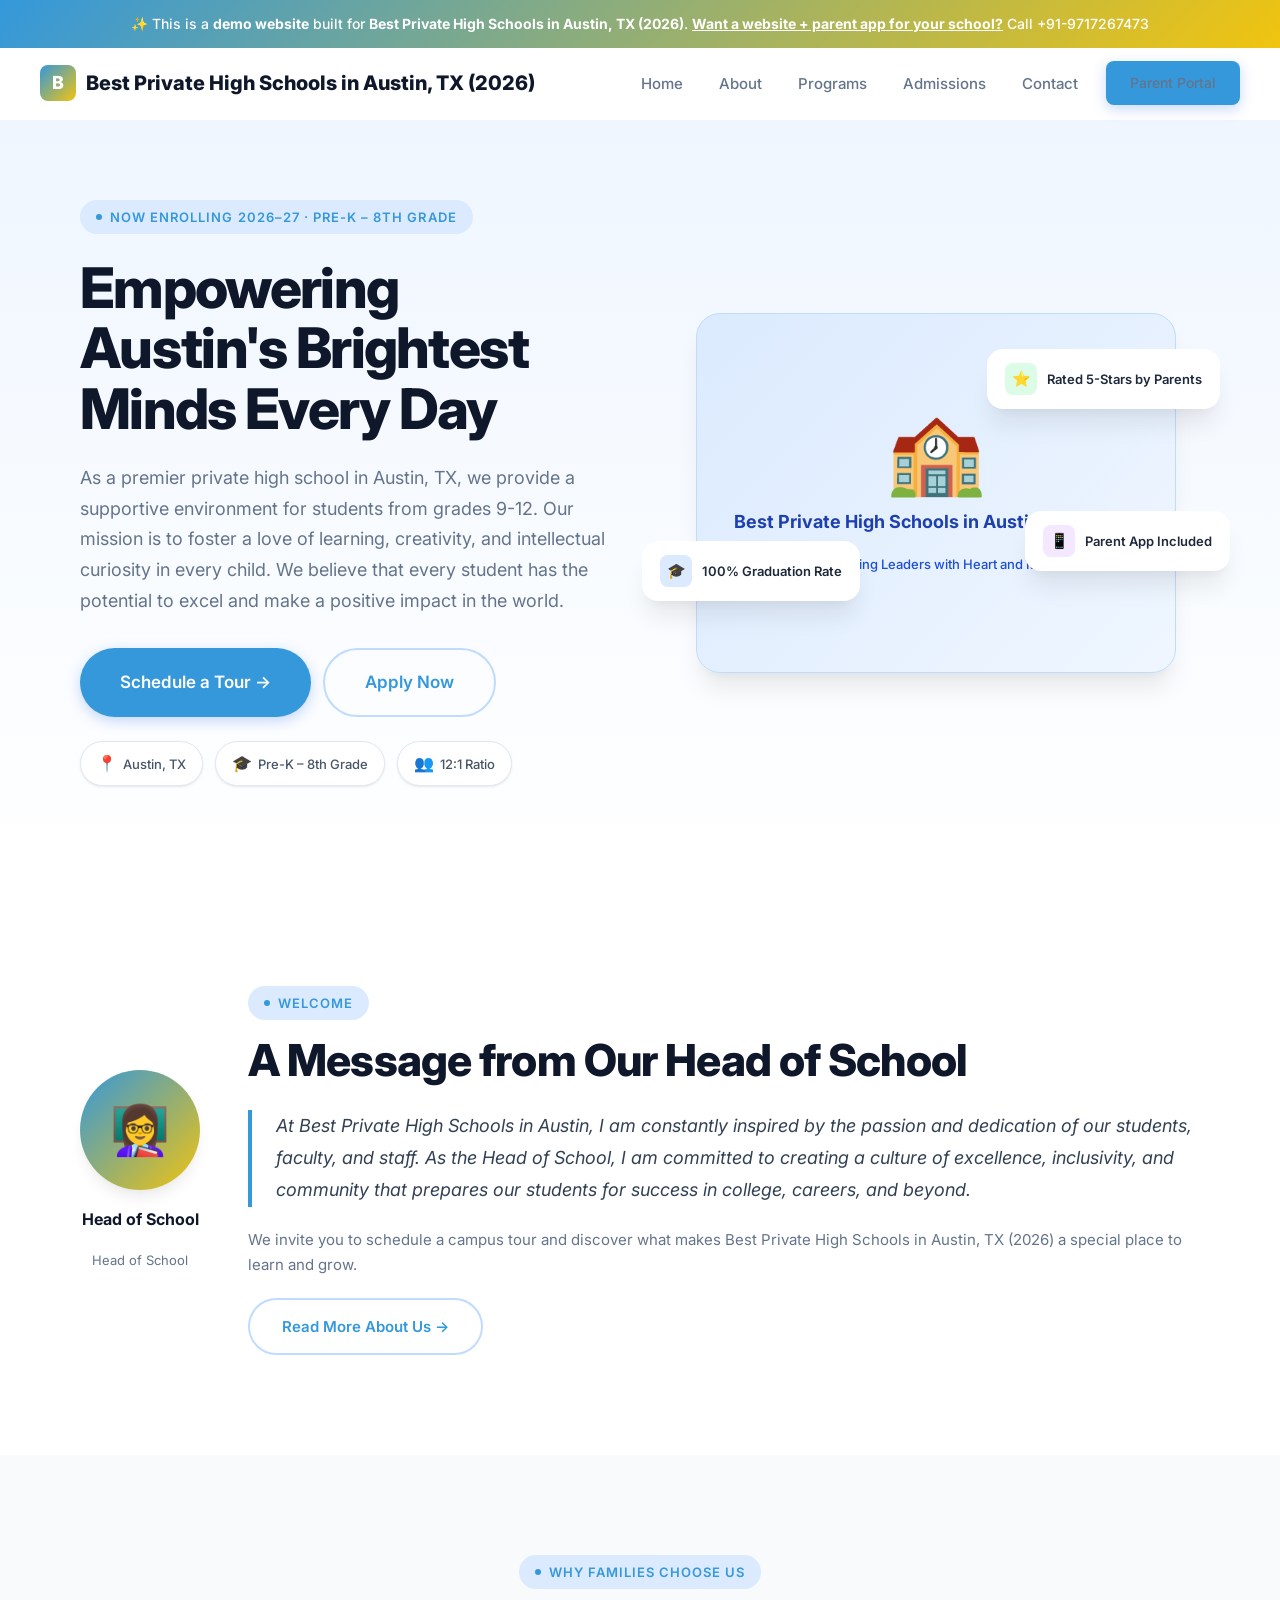
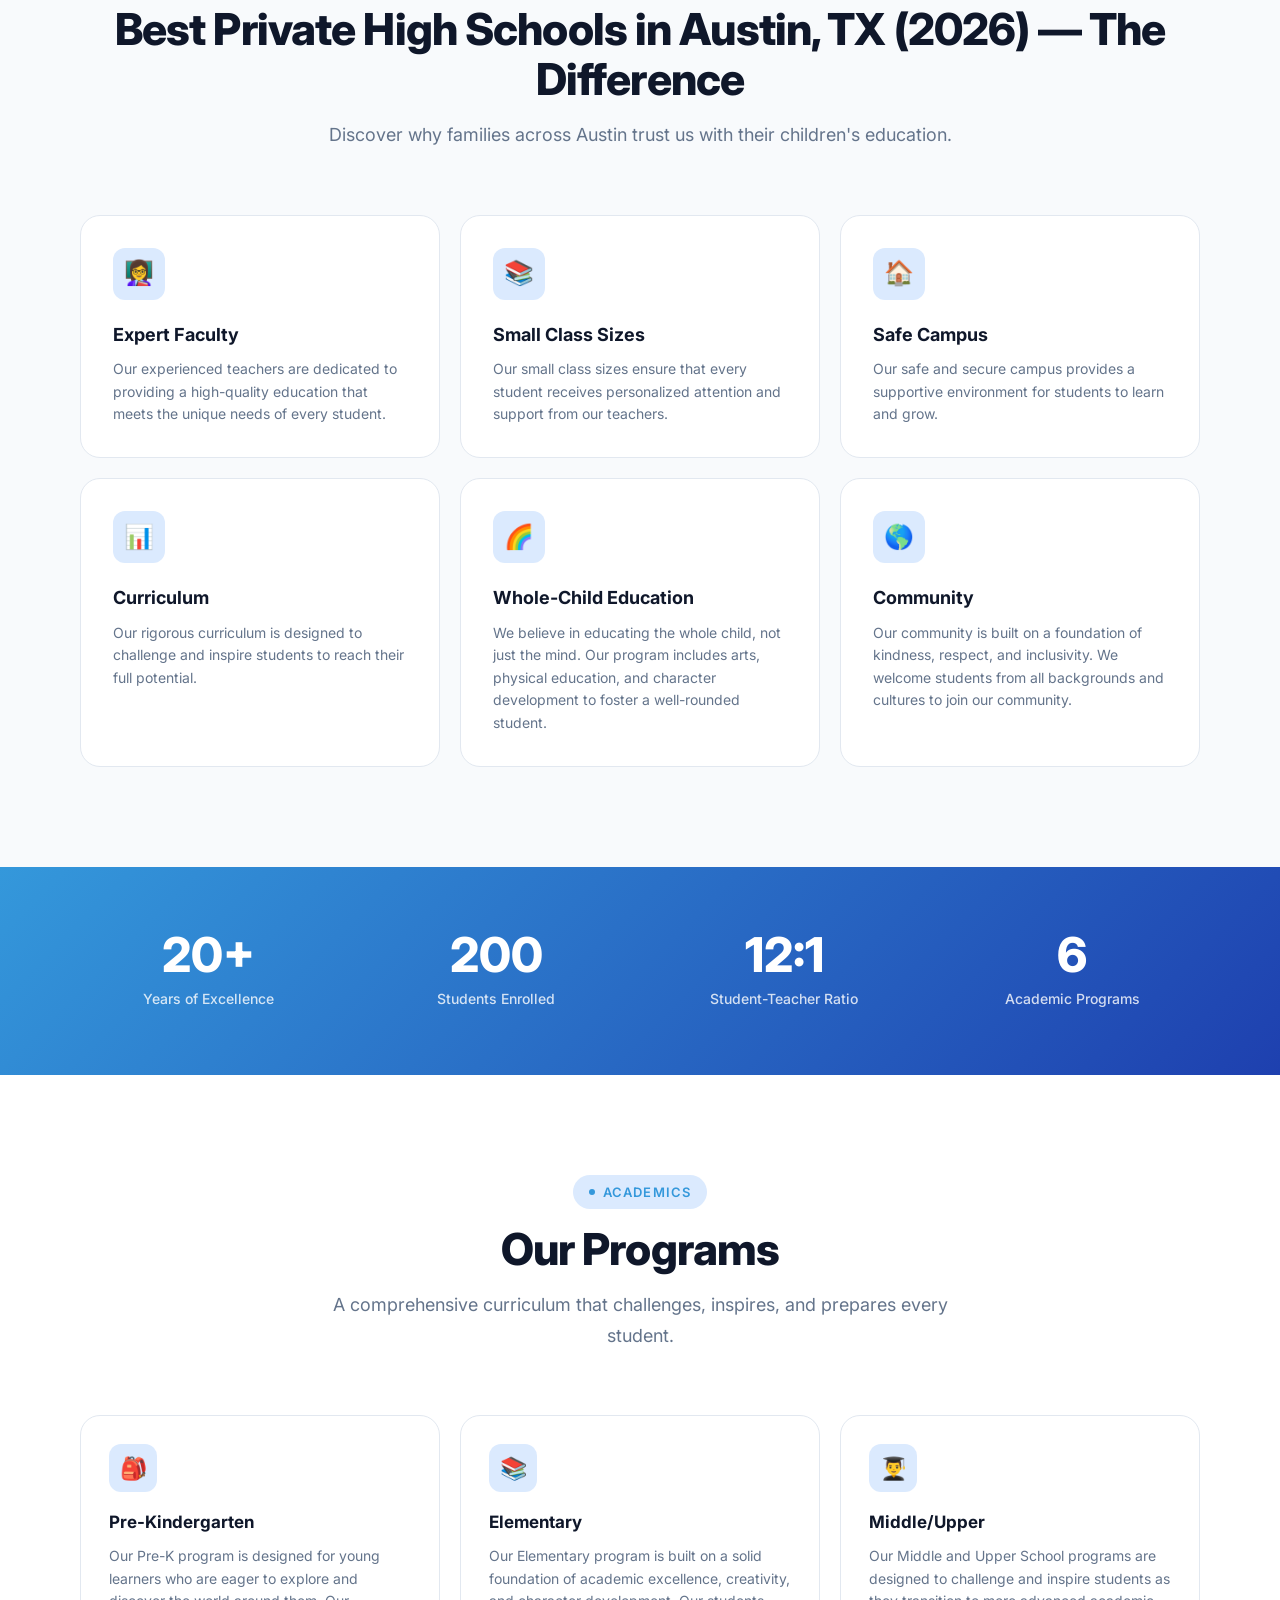
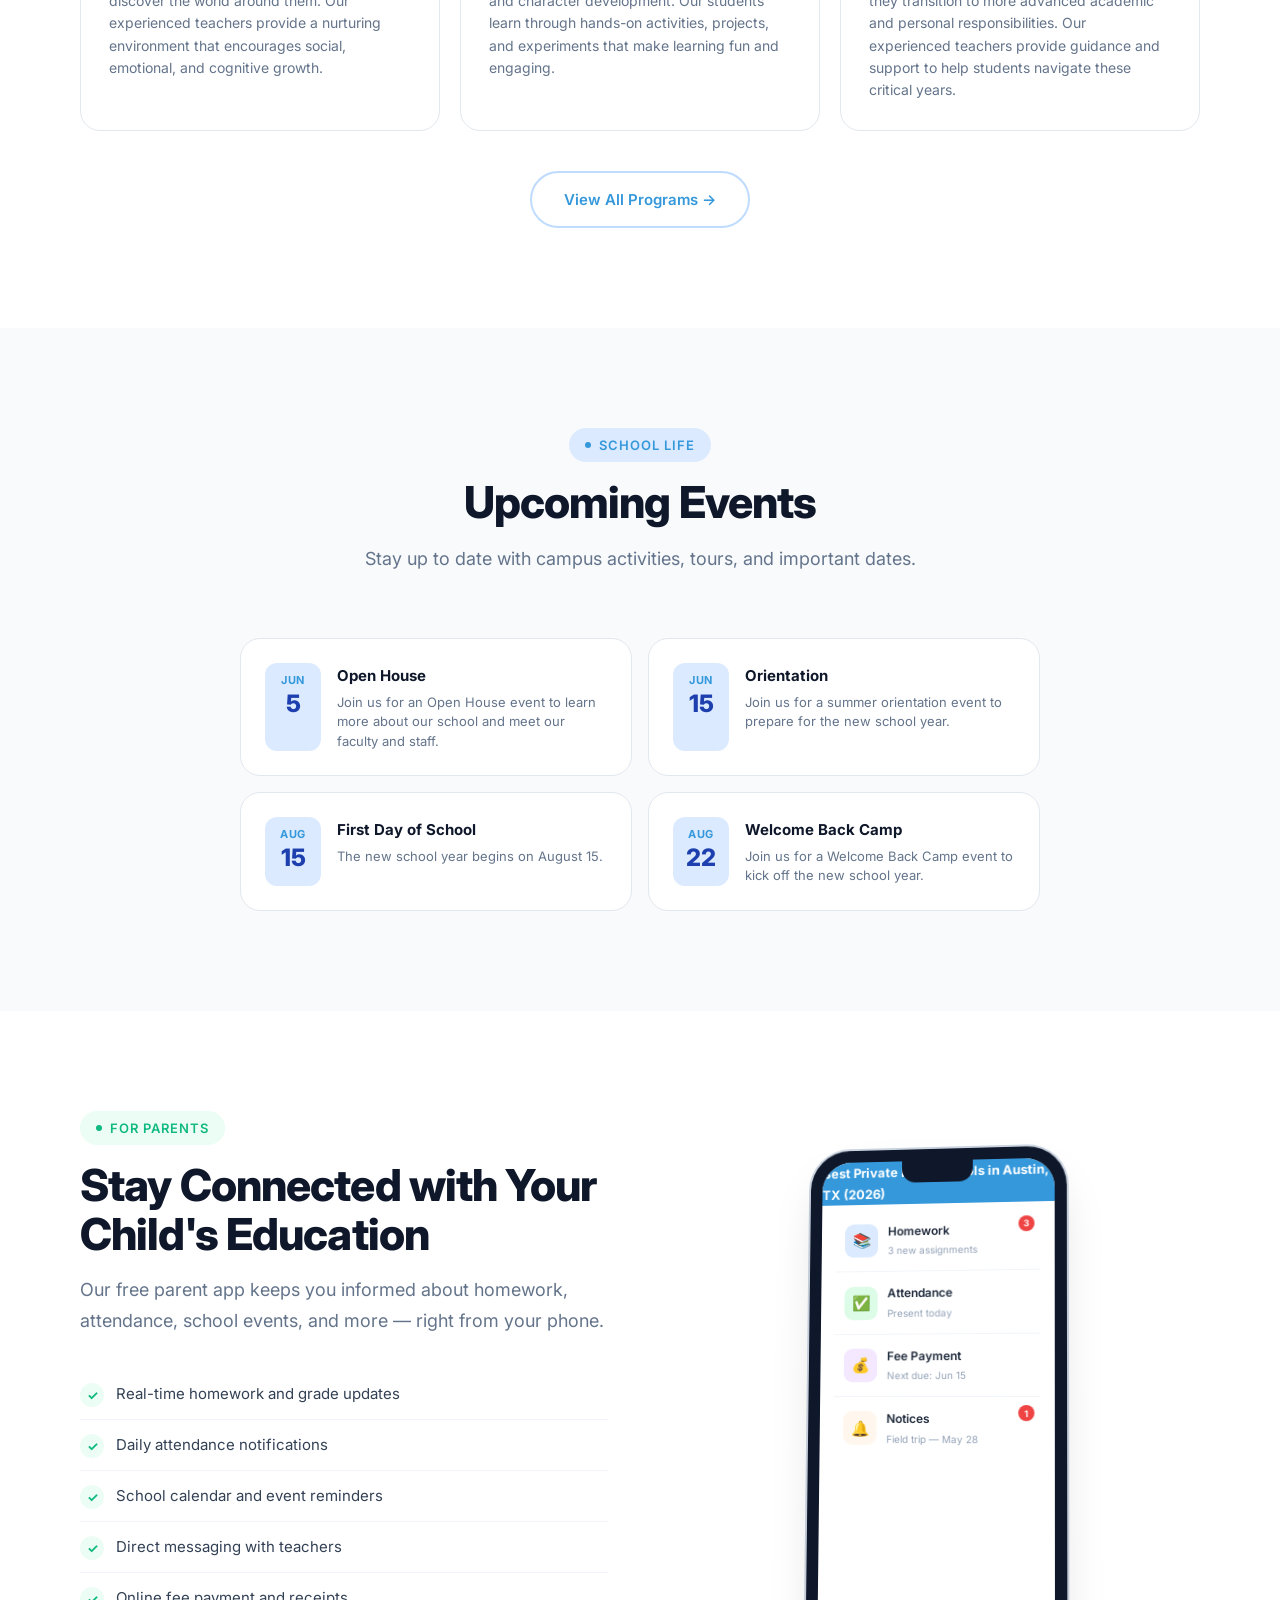
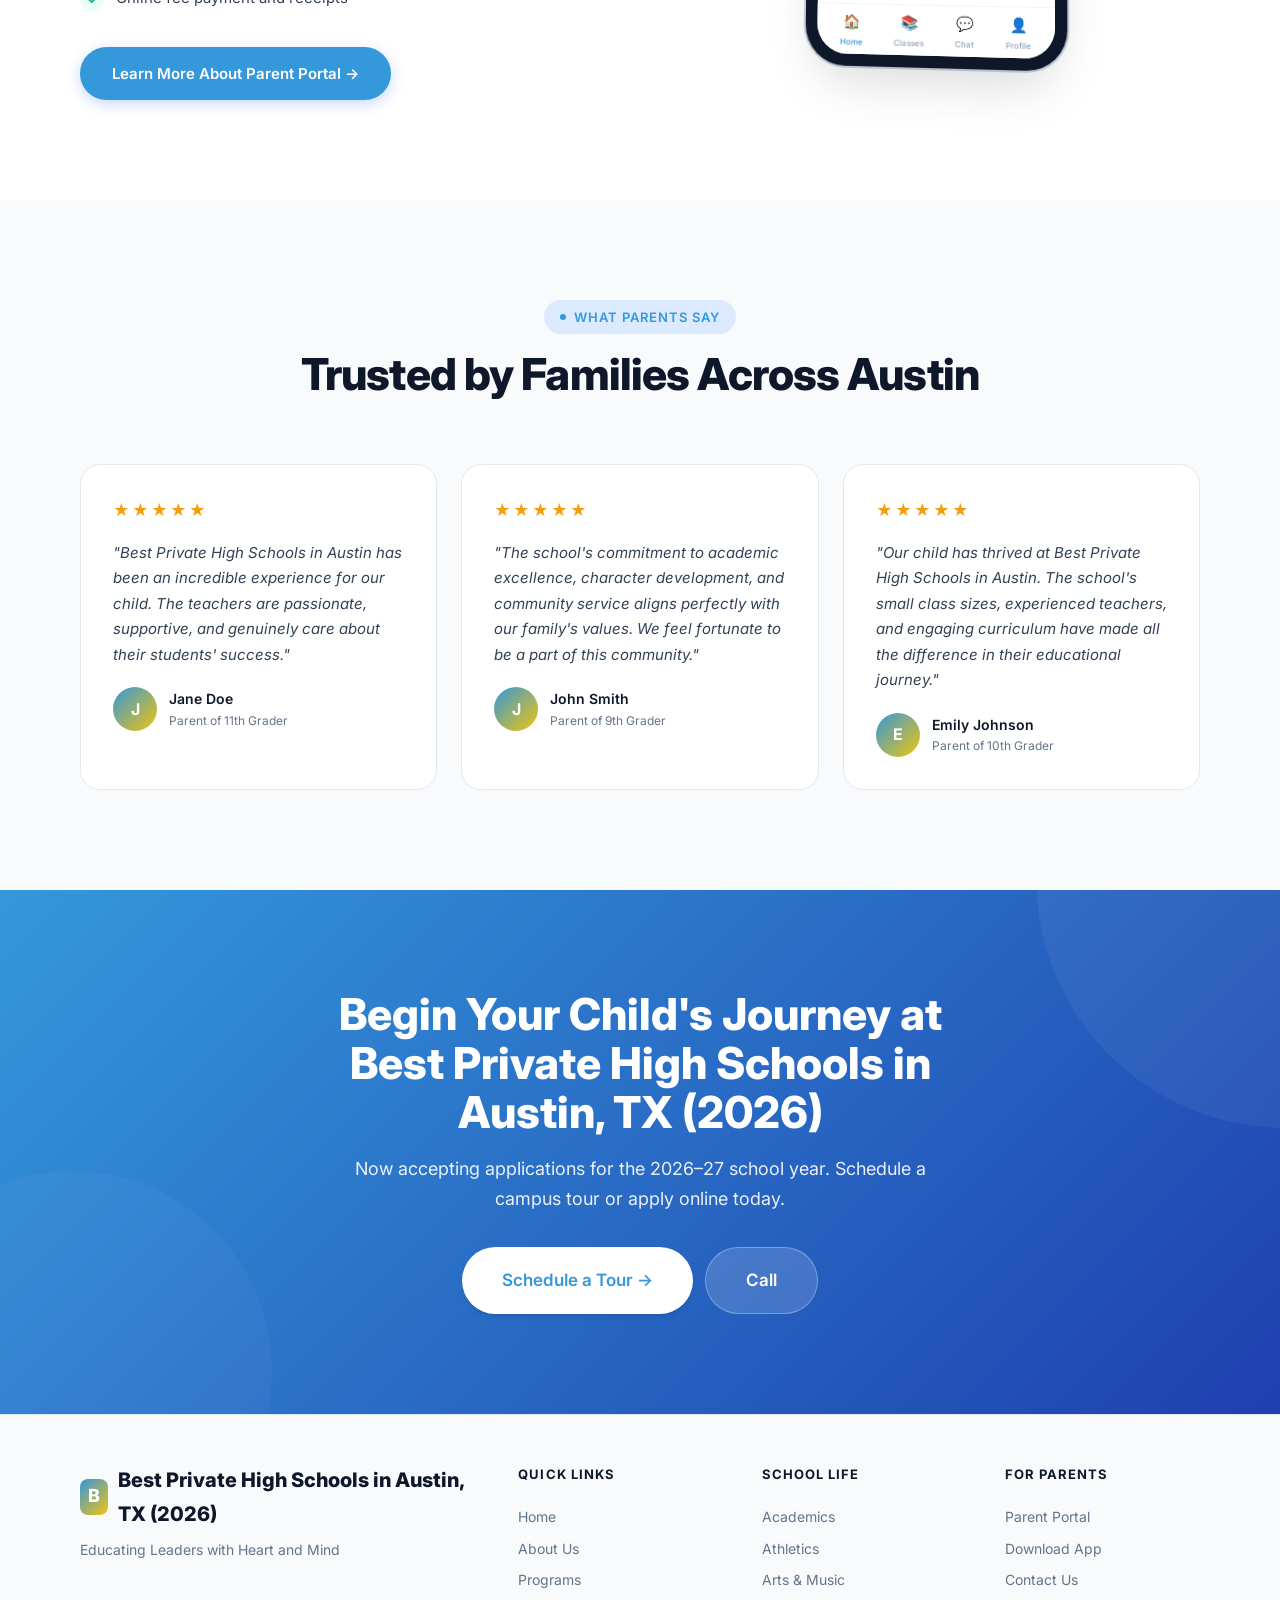
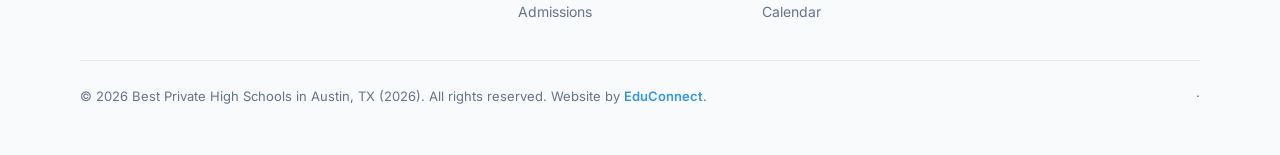
==== commit 14216851: "Initial demo site for Best Private High Schools in Austin, TX (2026)" ====
--- a/index.html
+++ b/index.html
@@ -25,8 +25,8 @@
 <section class="hero"><div class="container"><div class="hero-inner">
   <div class="hero-content">
     <div class="badge animate-on-scroll mb-6">Now Enrolling 2026–27 · Pre-K – 8th Grade</div>
-    <h1 class="heading-xl animate-on-scroll mb-6">Empowering Young Minds in the Heart of Austin</h1>
-    <p class="text-lg text-muted animate-on-scroll mb-8">Best Private High Schools in Austin, TX (2026) | Where academic excellence meets character development. Serving grades 9-12, we foster a supportive community that challenges students to reach their full potential. Our rigorous curriculum and experienced faculty guide our students as they navigate the complexities of high school and prepare for success beyond.</p>
+    <h1 class="heading-xl animate-on-scroll mb-6">Empowering Austin's Brightest Minds Every Day</h1>
+    <p class="text-lg text-muted animate-on-scroll mb-8">As a premier private high school in Austin, TX, we provide a supportive environment for students from grades 9-12. Our mission is to foster a love of learning, creativity, and intellectual curiosity in every child. We believe that every student has the potential to excel and make a positive impact in the world.</p>
     <div class="hero-actions animate-on-scroll">
       <a href="/admissions.html" class="btn btn-primary btn-lg">Schedule a Tour →</a>
       <a href="/admissions.html" class="btn btn-outline btn-lg">Apply Now</a>
@@ -39,7 +39,7 @@
   </div>
   <div class="hero-visual animate-on-scroll">
     <div class="school-illustration"><div class="school-illustration-inner">
-      <div class="school-building">🏫</div><h3>Best Private High Schools in Austin, TX (2026)</h3><p>Discover Your Potential, Achieve Your Dreams</p>
+      <div class="school-building">🏫</div><h3>Best Private High Schools in Austin, TX (2026)</h3><p>Educating Leaders with Heart and Mind</p>
     </div></div>
     <div class="float-card card-1"><div class="fc-icon green">⭐</div>Rated 5-Stars by Parents</div>
     <div class="float-card card-2"><div class="fc-icon blue">🎓</div>100% Graduation Rate</div>
@@ -55,7 +55,7 @@
   <div class="welcome-text animate-on-scroll">
     <div class="badge mb-4">Welcome</div>
     <h2 class="heading-lg mb-6">A Message from Our Head of School</h2>
-    <blockquote>As the Head of School, I am proud to lead a community that values curiosity, creativity, and compassion. Our students are the heart of everything we do, and we are committed to providing them with a world-class education that prepares them for a lifetime of learning and growth.</blockquote>
+    <blockquote>At Best Private High Schools in Austin, I am constantly inspired by the passion and dedication of our students, faculty, and staff. As the Head of School, I am committed to creating a culture of excellence, inclusivity, and community that prepares our students for success in college, careers, and beyond.</blockquote>
     <p>We invite you to schedule a campus tour and discover what makes Best Private High Schools in Austin, TX (2026) a special place to learn and grow.</p>
     <a href="/about.html" class="btn btn-outline" style="margin-top:20px">Read More About Us →</a>
   </div>
@@ -69,22 +69,22 @@
   </div>
   <div class="features-grid">
       <div class="feature-card animate-on-scroll stagger-1">
-        <div class="feature-icon">👩‍🏫</div><h3>Expert Faculty</h3><p>Our teachers are highly qualified and experienced, with a passion for teaching and a commitment to student success.</p>
+        <div class="feature-icon">👩‍🏫</div><h3>Expert Faculty</h3><p>Our experienced teachers are dedicated to providing a high-quality education that meets the unique needs of every student.</p>
       </div>
       <div class="feature-card animate-on-scroll stagger-2">
-        <div class="feature-icon">📚</div><h3>Small Classes</h3><p>Our class sizes are small, allowing for personalized attention and a more effective learning environment.</p>
+        <div class="feature-icon">📚</div><h3>Small Class Sizes</h3><p>Our small class sizes ensure that every student receives personalized attention and support from our teachers.</p>
       </div>
       <div class="feature-card animate-on-scroll stagger-3">
-        <div class="feature-icon">🏠</div><h3>Safe Campus</h3><p>Our campus is safe and secure, providing a welcoming and supportive environment for our students.</p>
+        <div class="feature-icon">🏠</div><h3>Safe Campus</h3><p>Our safe and secure campus provides a supportive environment for students to learn and grow.</p>
       </div>
       <div class="feature-card animate-on-scroll stagger-4">
-        <div class="feature-icon">📚</div><h3>Rigorous Curriculum</h3><p>Our curriculum is challenging and comprehensive, preparing students for success in college and beyond.</p>
+        <div class="feature-icon">📊</div><h3>Curriculum</h3><p>Our rigorous curriculum is designed to challenge and inspire students to reach their full potential.</p>
       </div>
       <div class="feature-card animate-on-scroll stagger-5">
-        <div class="feature-icon">🌎</div><h3>Whole-Child Education</h3><p>We believe in educating the whole child, including their physical, emotional, and social development.</p>
+        <div class="feature-icon">🌈</div><h3>Whole-Child Education</h3><p>We believe in educating the whole child, not just the mind. Our program includes arts, physical education, and character development to foster a well-rounded student.</p>
       </div>
       <div class="feature-card animate-on-scroll stagger-6">
-        <div class="feature-icon">🤝</div><h3>Community</h3><p>Our school community is welcoming and inclusive, providing opportunities for students to develop friendships and connections that last a lifetime.</p>
+        <div class="feature-icon">🌎</div><h3>Community</h3><p>Our community is built on a foundation of kindness, respect, and inclusivity. We welcome students from all backgrounds and cultures to join our community.</p>
       </div></div>
 </div></section>
 
@@ -103,13 +103,13 @@
   </div>
   <div class="programs-grid">
       <div class="program-card animate-on-scroll stagger-1">
-        <div class="program-icon">🎒</div><h3>Pre-Kindergarten</h3><p>Our Pre-K program is designed for children aged 3-4, providing a nurturing and engaging environment that fosters social, emotional, and cognitive growth.</p>
+        <div class="program-icon">🎒</div><h3>Pre-Kindergarten</h3><p>Our Pre-K program is designed for young learners who are eager to explore and discover the world around them. Our experienced teachers provide a nurturing environment that encourages social, emotional, and cognitive growth.</p>
       </div>
       <div class="program-card animate-on-scroll stagger-2">
-        <div class="program-icon">📚</div><h3>Elementary</h3><p>Our Elementary program serves students in grades K-5, offering a well-rounded curriculum that includes language arts, math, science, and social studies, as well as music, art, and physical education.</p>
+        <div class="program-icon">📚</div><h3>Elementary</h3><p>Our Elementary program is built on a solid foundation of academic excellence, creativity, and character development. Our students learn through hands-on activities, projects, and experiments that make learning fun and engaging.</p>
       </div>
       <div class="program-card animate-on-scroll stagger-3">
-        <div class="program-icon">📚</div><h3>Middle/Upper</h3><p>Our Middle and Upper School programs serve students in grades 6-12, offering a range of courses and electives that cater to different interests and abilities.</p>
+        <div class="program-icon">👨‍🎓</div><h3>Middle/Upper</h3><p>Our Middle and Upper School programs are designed to challenge and inspire students as they transition to more advanced academic and personal responsibilities. Our experienced teachers provide guidance and support to help students navigate these critical years.</p>
       </div></div>
   <div class="text-center animate-on-scroll" style="margin-top:40px"><a href="/programs.html" class="btn btn-outline">View All Programs →</a></div>
 </div></section>
@@ -122,16 +122,16 @@
   </div>
   <div class="events-grid"><div class="event-card animate-on-scroll stagger-1">
         <div class="event-date"><div class="month">Jun</div><div class="day">5</div></div>
-        <div class="event-info"><h4>Open House</h4><p>Join us for an evening of tours, presentations, and conversation with our faculty and staff to learn more about our school community.</p></div>
+        <div class="event-info"><h4>Open House</h4><p>Join us for an Open House event to learn more about our school and meet our faculty and staff.</p></div>
       </div><div class="event-card animate-on-scroll stagger-2">
-        <div class="event-date"><div class="month">Aug</div><div class="day">10</div></div>
-        <div class="event-info"><h4>New Student Orientation</h4><p>Welcome new students and families to our school community with an orientation program that includes tours, icebreakers, and an introduction to our faculty and staff.</p></div>
+        <div class="event-date"><div class="month">Jun</div><div class="day">15</div></div>
+        <div class="event-info"><h4>Orientation</h4><p>Join us for a summer orientation event to prepare for the new school year.</p></div>
       </div><div class="event-card animate-on-scroll stagger-3">
-        <div class="event-date"><div class="month">Sep</div><div class="day">1</div></div>
-        <div class="event-info"><h4>First Day of School</h4><p>Mark your calendars for the first day of school, when our students will return to campus and begin a new year of learning and growth.</p></div>
+        <div class="event-date"><div class="month">Aug</div><div class="day">15</div></div>
+        <div class="event-info"><h4>First Day of School</h4><p>The new school year begins on August 15.</p></div>
       </div><div class="event-card animate-on-scroll stagger-4">
-        <div class="event-date"><div class="month">Oct</div><div class="day">15</div></div>
-        <div class="event-info"><h4>Fall Camp</h4><p>Join us for a fun-filled weekend of outdoor activities, team-building exercises, and community service projects that foster camaraderie and teamwork among our students.</p></div>
+        <div class="event-date"><div class="month">Aug</div><div class="day">22</div></div>
+        <div class="event-info"><h4>Welcome Back Camp</h4><p>Join us for a Welcome Back Camp event to kick off the new school year.</p></div>
       </div></div>
 </div></section>
 
@@ -176,21 +176,21 @@
   <div class="testimonials-grid">
       <div class="testimonial-card animate-on-scroll stagger-1">
         <div class="stars"><span class="star">★</span><span class="star">★</span><span class="star">★</span><span class="star">★</span><span class="star">★</span></div>
-        <p class="testimonial-text">"Our child has thrived at Best Private High Schools in Austin, TX (2026) thanks to the supportive community and challenging curriculum. The teachers are knowledgeable and caring, and the extracurricular opportunities have helped our child develop new skills and interests."</p>
+        <p class="testimonial-text">"Best Private High Schools in Austin has been an incredible experience for our child. The teachers are passionate, supportive, and genuinely care about their students' success."</p>
         <div class="testimonial-author"><div class="author-avatar">J</div>
-        <div class="author-info"><div class="author-name">John and Emily Smith</div><div class="author-role">Parents of 9th Grader</div></div></div>
+        <div class="author-info"><div class="author-name">Jane Doe</div><div class="author-role">Parent of 11th Grader</div></div></div>
       </div>
       <div class="testimonial-card animate-on-scroll stagger-2">
         <div class="stars"><span class="star">★</span><span class="star">★</span><span class="star">★</span><span class="star">★</span><span class="star">★</span></div>
-        <p class="testimonial-text">"We were drawn to Best Private High Schools in Austin, TX (2026) because of its strong reputation for academic excellence and its commitment to character development. Our child has benefited from the small class sizes and personalized attention from the teachers."</p>
-        <div class="testimonial-author"><div class="author-avatar">M</div>
-        <div class="author-info"><div class="author-name">Maria and David Lee</div><div class="author-role">Parents of 11th Grader</div></div></div>
+        <p class="testimonial-text">"The school's commitment to academic excellence, character development, and community service aligns perfectly with our family's values. We feel fortunate to be a part of this community."</p>
+        <div class="testimonial-author"><div class="author-avatar">J</div>
+        <div class="author-info"><div class="author-name">John Smith</div><div class="author-role">Parent of 9th Grader</div></div></div>
       </div>
       <div class="testimonial-card animate-on-scroll stagger-3">
         <div class="stars"><span class="star">★</span><span class="star">★</span><span class="star">★</span><span class="star">★</span><span class="star">★</span></div>
-        <p class="testimonial-text">"Best Private High Schools in Austin, TX (2026) has been a game-changer for our family. The school's emphasis on community service and volunteer work has helped our child develop a sense of social responsibility and empathy for others."</p>
-        <div class="testimonial-author"><div class="author-avatar">S</div>
-        <div class="author-info"><div class="author-name">Samantha and Michael Brown</div><div class="author-role">Parents of 10th Grader</div></div></div>
+        <p class="testimonial-text">"Our child has thrived at Best Private High Schools in Austin. The school's small class sizes, experienced teachers, and engaging curriculum have made all the difference in their educational journey."</p>
+        <div class="testimonial-author"><div class="author-avatar">E</div>
+        <div class="author-info"><div class="author-name">Emily Johnson</div><div class="author-role">Parent of 10th Grader</div></div></div>
       </div></div>
 </div></section>
 
@@ -207,7 +207,7 @@
     <div class="footer-grid">
       <div class="footer-brand">
         <div class="logo" style="margin-bottom:8px"><span class="logo-icon">B</span>Best Private High Schools in Austin, TX (2026)</div>
-        <p>Discover Your Potential, Achieve Your Dreams</p>
+        <p>Educating Leaders with Heart and Mind</p>
         <p style="margin-top:12px;font-size:13px"></p>
       </div>
       <div class="footer-col"><h4>Quick Links</h4><a href="/">Home</a><a href="/about.html">About Us</a><a href="/programs.html">Programs</a><a href="/admissions.html">Admissions</a></div>
--- a/styles.css
+++ b/styles.css
@@ -1,8 +1,8 @@
 /* ===== DESIGN SYSTEM — LIGHT PROFESSIONAL ===== */
 :root{
-  --primary:#4682B4;--primary-50:#eff6ff;--primary-100:#dbeafe;--primary-200:#bfdbfe;
-  --primary-500:#4682B4;--primary-600:#1d4ed8;--primary-700:#1e40af;
-  --secondary:#8BC34A;--accent:#10b981;--accent-50:#ecfdf5;
+  --primary:#3498db;--primary-50:#eff6ff;--primary-100:#dbeafe;--primary-200:#bfdbfe;
+  --primary-500:#3498db;--primary-600:#1d4ed8;--primary-700:#1e40af;
+  --secondary:#f1c40f;--accent:#10b981;--accent-50:#ecfdf5;
   --white:#fff;--gray-50:#f8fafc;--gray-100:#f1f5f9;--gray-200:#e2e8f0;--gray-300:#cbd5e1;
   --gray-400:#94a3b8;--gray-500:#64748b;--gray-600:#475569;--gray-700:#334155;
   --gray-800:#1e293b;--gray-900:#0f172a;
